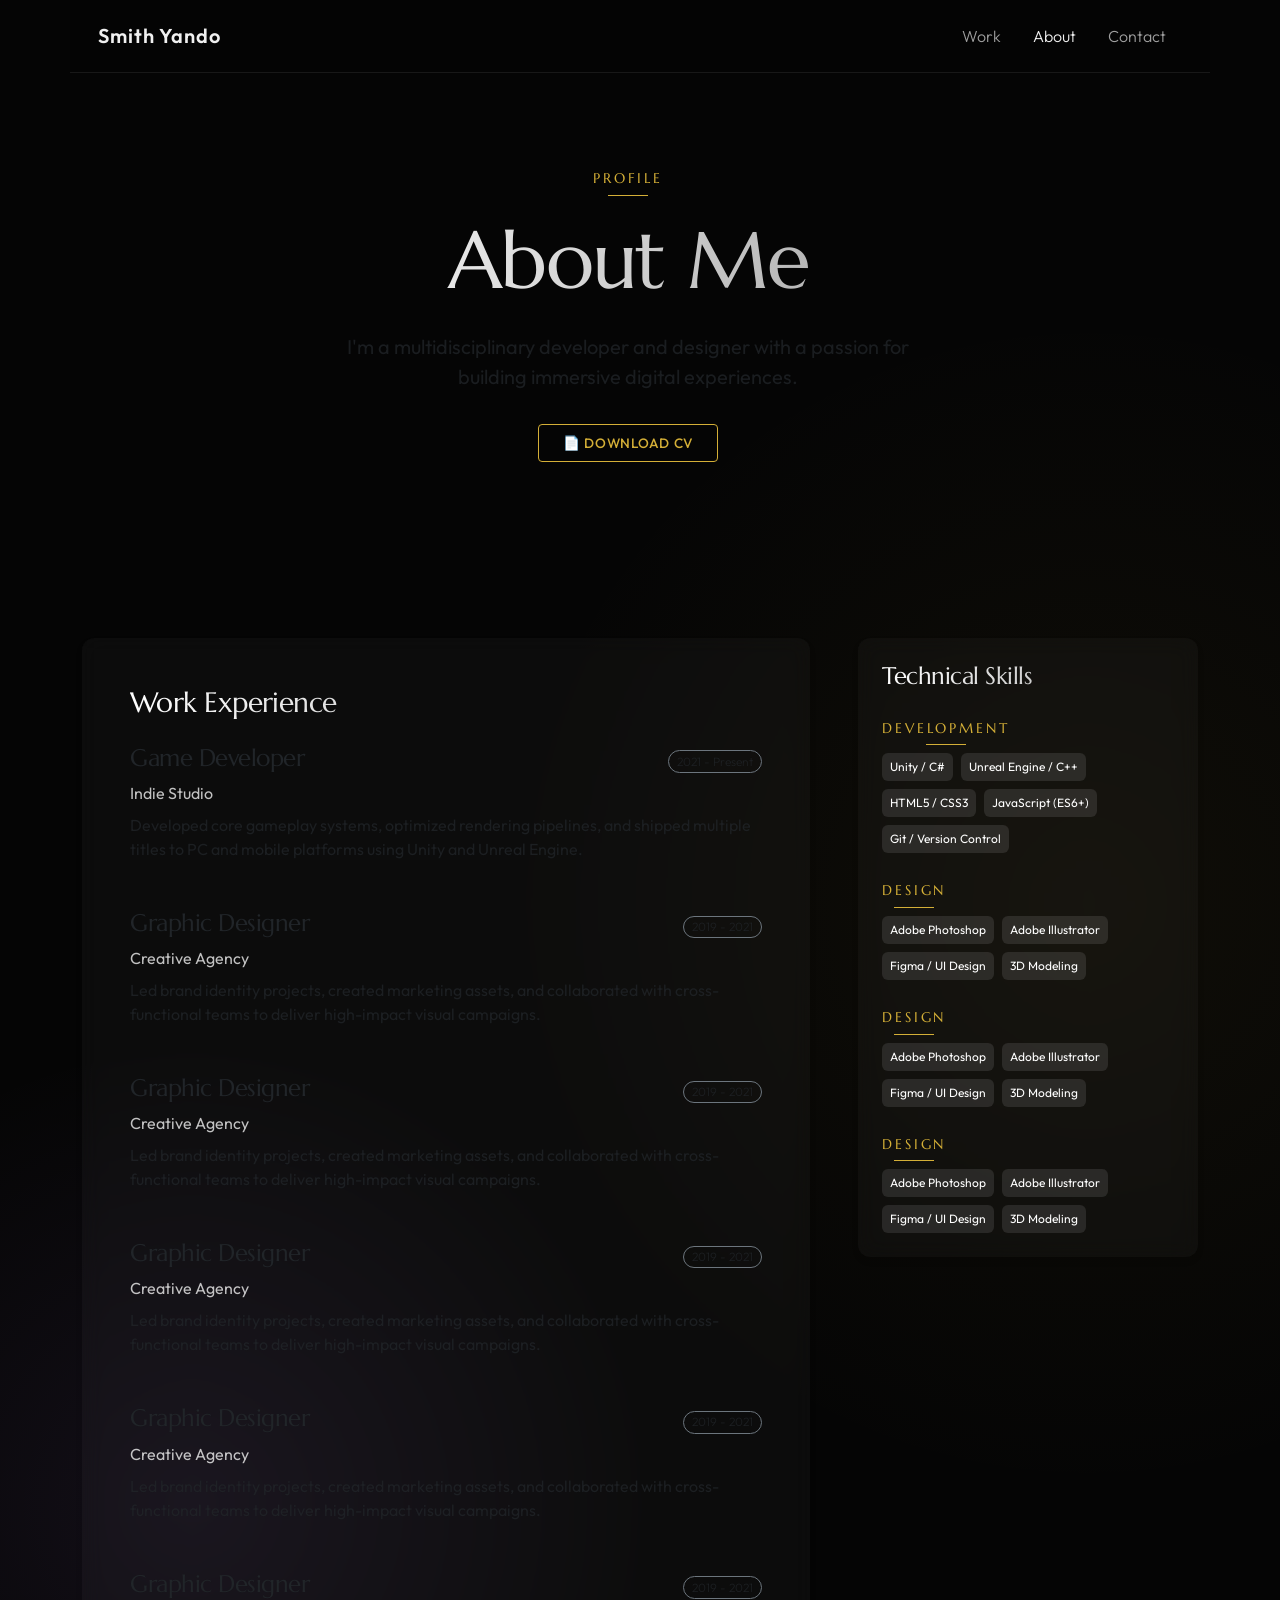
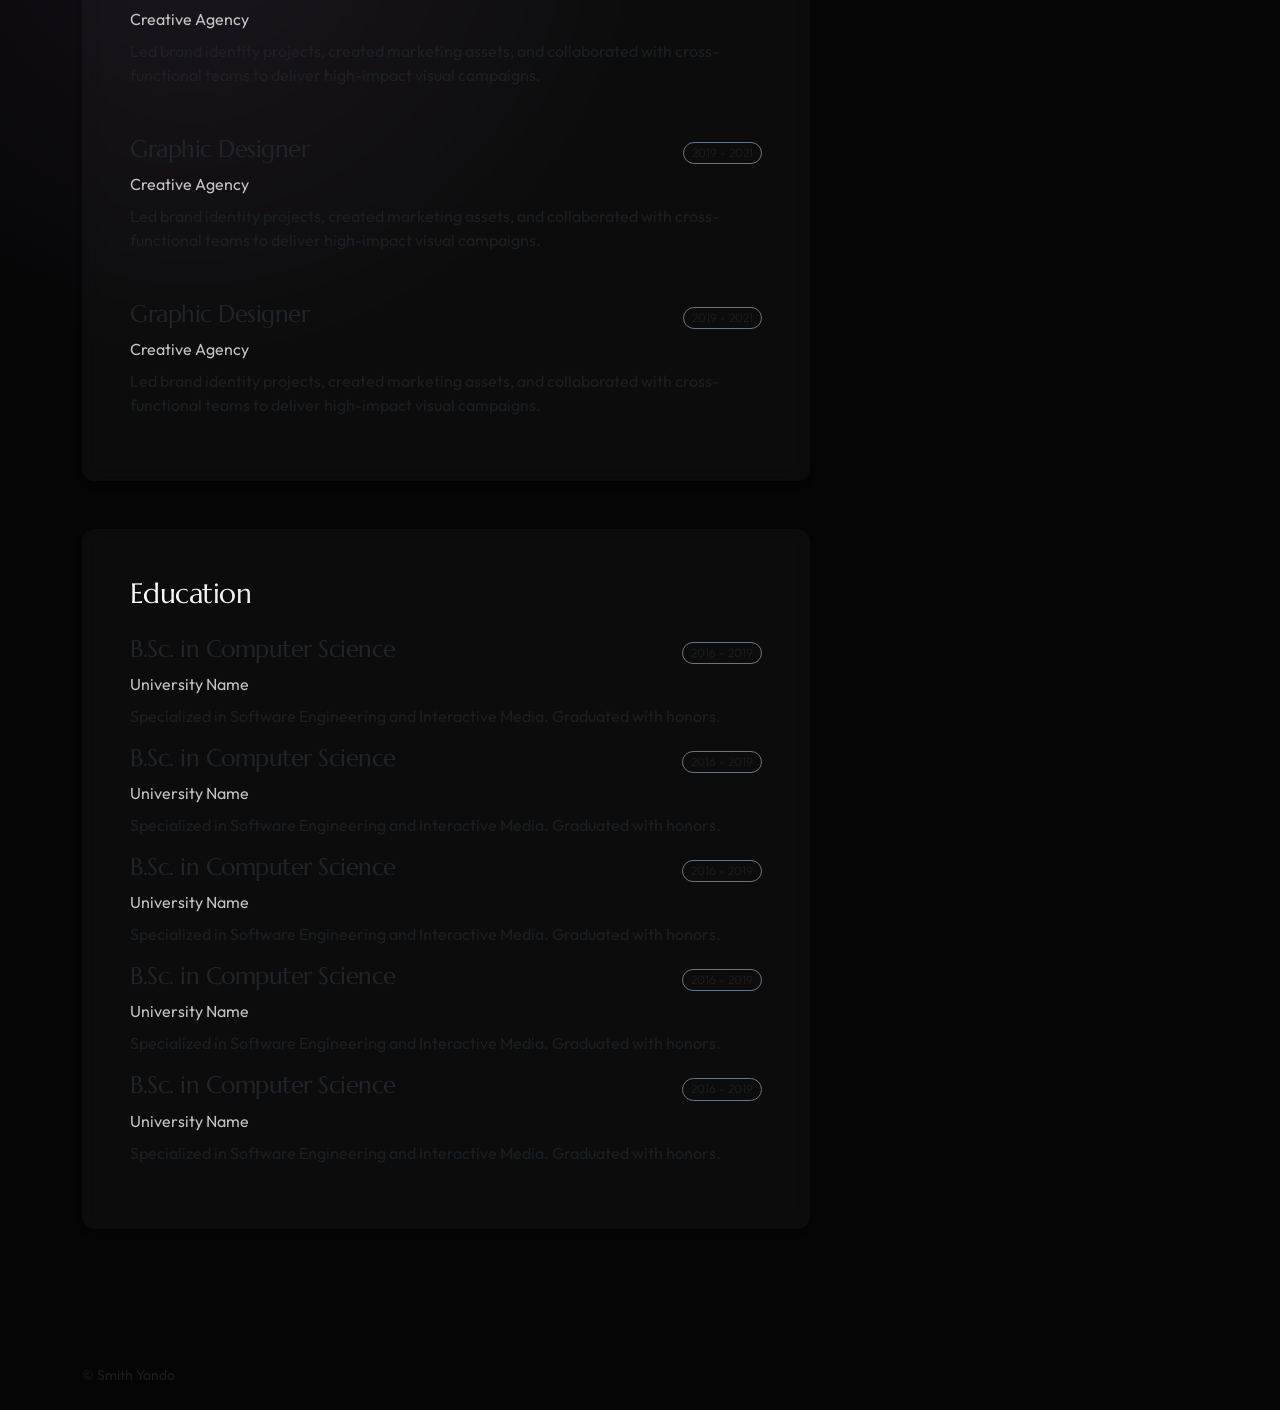
==== about.html @ d6908c98 "clean" ====
<!doctype html>
<html lang="en">
  <head>
    <meta charset="utf-8" />
    <meta name="google-adsense-account" content="ca-pub-9205434282277256" />
    <meta name="viewport" content="width=device-width, initial-scale=1" />
    <title>About - Smith Yando</title>
    <link
      href="https://cdn.jsdelivr.net/npm/bootstrap@5.2.3/dist/css/bootstrap.min.css"
      rel="stylesheet"
      integrity="sha384-rbsA2VBKQhggwzxH7pPCaAqO46MgnOM80zW1RWuH61DGLwZJEdK2Kadq2F9CUG65"
      crossorigin="anonymous"
    />
    <link rel="stylesheet" href="css/style.css" />
    <link rel="preconnect" href="https://fonts.googleapis.com" />
    <link rel="preconnect" href="https://fonts.gstatic.com" crossorigin />
    <link
      href="https://fonts.googleapis.com/css2?family=Marcellus&family=Outfit:wght@300;400;600&display=swap"
      rel="stylesheet"
    />
    <script src="https://cdn.emailjs.com/dist/email.min.js"></script>
    <script>
      (function () {
        emailjs.init("xeY-epzfNYlf7qjqV");
      })();
    </script>
    <script
      async
      src="https://pagead2.googlesyndication.com/pagead/js/adsbygoogle.js?client=ca-pub-9205434282277256"
      crossorigin="anonymous"
    ></script>
  </head>

  <body>
    <div class="container">
      <div class="row">
        <nav id="navbar" class="navbar px-3 mb-1"></nav>
      </div>
    </div>

    <header
      class="container fade-in-up page-title-header"
    >
      <div class="row text-center">
        <div class="col-lg-8 mx-auto">
          <div class="categorytitle">Profile</div>
          <h1 class="display-1 intro-title mb-4">About Me</h1>
          <p class="fs-5 px-md-5 text-muted">
            I'm a multidisciplinary developer and designer with a passion for
            building immersive digital experiences.
          </p>
          <a
            href="files/Smith-Yando-CV.pdf"
            download="Smith-Yando-CV.pdf"
            class="btn button1 px-4 py-2 mt-3"
          >
            📄 Download CV
          </a>
        </div>
      </div>
    </header>

    <div class="container page-content">
      <div class="row g-5">
        <div class="col-lg-8">
          <!-- Experience -->
          <div class="card glass-card p-5 border-0 mb-5">
            <h3 class="intro-title mb-4">Work Experience</h3>
            <div id="experience-list"></div>
          </div>

          <!-- Education -->
          <div class="card glass-card p-5 border-0">
            <h3 class="intro-title mb-4">Education</h3>
            <div id="education-list"></div>
          </div>
        </div>

        <aside class="col-lg-4">
          <div
            class="card glass-card p-4 border-0 position-sticky"
            style="top: 100px"
          >
            <h3 class="h4 intro-title mb-4">Technical Skills</h3>
            <div id="skills-list"></div>
          </div>
        </aside>
      </div>
    </div>

    <footer class="container mt-5 mb-4 text-muted small">
      <div class="row">
        <div class="col">© Smith Yando</div>
      </div>
    </footer>

    <script src="https://code.jquery.com/jquery-3.5.1.slim.min.js"></script>
    <script src="https://cdn.jsdelivr.net/npm/@popperjs/core@2.9.3/dist/umd/popper.min.js"></script>
    <script
      src="https://cdn.jsdelivr.net/npm/bootstrap@5.2.3/dist/js/bootstrap.bundle.min.js"
      integrity="sha384-kenU1KFdBIe4zVF0s0G1M5b4hcpxyD9F7jL+jjXkk+Q2h455rYXK/7HAuoJl+0I4"
      crossorigin="anonymous"
    ></script>
    <script src="js/about-data.js"></script>
    <script src="js/about.js"></script>
    <script src="js/main.js"></script>
  </body>
</html>
---- css/style.css ----
:root {
  --bg-color: #050505;
  --card-bg: rgba(255, 255, 255, 0.03);
  --text-main: #f0f0f0;
  --text-muted: #a0a0a0;
  --accent-gold: #d4af37;
  --accent-purple: #bb86fc;
  --glass-border: rgba(255, 255, 255, 0.08);
  --glass-shadow: 0 8px 32px 0 rgba(0, 0, 0, 0.37);
  --font-heading: "Marcellus", serif;
  --font-body: "Outfit", sans-serif;
  --transition: all 0.3s cubic-bezier(0.25, 0.8, 0.25, 1);
  --space-page-y: 88px;
  --space-page-y-mobile: 56px;
}

body {
  background-color: var(--bg-color);
  color: var(--text-main);
  font-family: var(--font-body);
  overflow-x: hidden;
  background-image:
    radial-gradient(
      circle at 15% 50%,
      rgba(187, 134, 252, 0.08) 0%,
      transparent 25%
    ),
    radial-gradient(
      circle at 85% 30%,
      rgba(212, 175, 55, 0.05) 0%,
      transparent 25%
    );
  min-height: 100vh;
}

/* Typography */
h1,
h2,
h3,
h4,
h5,
.display-1,
.display-4,
.intro-title,
.categorytitle {
  font-family: var(--font-heading);
  letter-spacing: -0.02em;
}

.intro-title {
  color: var(--text-main);
  background: linear-gradient(to right, #fff, #a0a0a0);
  background-clip: text;
  -webkit-background-clip: text;
  -webkit-text-fill-color: transparent;
  font-weight: 400;
}

.categorytitle {
  color: var(--accent-gold);
  text-transform: uppercase;
  font-size: 0.9rem;
  letter-spacing: 0.2em;
  margin-bottom: 1rem;
  display: inline-block;
  position: relative;
}

.categorytitle::after {
  content: "";
  display: block;
  width: 40px;
  height: 1px;
  background: var(--accent-gold);
  margin-top: 5px;
  margin-left: auto;
  margin-right: auto;
}

/* Navbar */
.navbar {
  background: rgba(5, 5, 5, 0.7);
  backdrop-filter: blur(12px);
  -webkit-backdrop-filter: blur(12px);
  border-bottom: 1px solid var(--glass-border);
  position: sticky;
  top: 0;
  z-index: 1000;
  padding: 1rem 0;
  transition: var(--transition);
}

.navbar-brand {
  color: var(--text-main) !important;
  font-weight: 600;
  letter-spacing: 0.05em;
}

.nav-link {
  color: var(--text-muted) !important;
  font-weight: 300;
  transition: var(--transition);
  position: relative;
}

.nav-link:hover,
.nav-link.active {
  color: var(--text-main) !important;
}

.nav-link::after {
  content: "";
  position: absolute;
  bottom: 0;
  left: 50%;
  transform: translateX(-50%);
  width: 0;
  height: 1px;
  background: var(--accent-gold);
  transition: var(--transition);
}

.nav-link:hover::after {
  width: 100%;
}

/* Buttons */
.button1,
.button2 {
  padding: 0.8rem 2rem;
  border-radius: 4px;
  font-weight: 500;
  letter-spacing: 0.05em;
  transition: var(--transition);
  text-transform: uppercase;
  font-size: 0.85rem;
  cursor: pointer;
  font-family: var(--font-body);
}

.button1 {
  background: transparent;
  border: 1px solid var(--accent-gold);
  color: var(--accent-gold);
}

.button1:hover {
  background: var(--accent-gold);
  color: #000;
  box-shadow: 0 0 20px rgba(212, 175, 55, 0.3);
}

.button2 {
  background: transparent;
  border: 1px solid var(--text-muted);
  color: var(--text-muted);
}

.button2:hover {
  border-color: var(--text-main);
  color: var(--text-main);
}

/* Cards & Glassmorphism */
.card {
  background: var(--card-bg);
  border: 1px solid var(--glass-border);
  backdrop-filter: blur(5px);
  border-radius: 12px;
  overflow: hidden;
  transition: var(--transition);
  box-shadow: 0 4px 6px rgba(0, 0, 0, 0.1);
}

.card:hover {
  transform: translateY(-5px);
  box-shadow: var(--glass-shadow);
  border-color: rgba(255, 255, 255, 0.15);
}

.card-img-top {
  height: 220px;
  object-fit: cover;
  transition: transform 0.5s ease;
}

.card:hover .card-img-top {
  transform: scale(1.05);
}

.card-body {
  padding: 1.5rem;
}

.card-title {
  color: var(--text-main);
  margin-bottom: 0.5rem;
  font-size: 1.25rem;
}

.card-text {
  color: var(--text-muted);
  font-size: 0.95rem;
  line-height: 1.6;
  margin-bottom: 1.5rem;
}

.card-footer {
  background: transparent;
  border-top: 1px solid var(--glass-border);
  padding: 1.25rem 1.5rem;
}

/* Form Styles */
.form-control {
  background: rgba(255, 255, 255, 0.03);
  border: 1px solid var(--glass-border);
  color: var(--text-main);
  border-radius: 8px;
  padding: 1rem;
  transition: var(--transition);
  font-family: var(--font-body);
}

.form-control:focus {
  background: rgba(255, 255, 255, 0.05);
  border-color: var(--accent-gold);
  box-shadow: none;
  color: var(--text-main);
}

.form-control::placeholder {
  color: rgba(160, 160, 160, 0.5);
}

.form-group {
  margin-bottom: 1.5rem;
  position: relative;
}

.form-label {
  display: block;
  margin-bottom: 0.5rem;
  color: var(--text-main);
  font-weight: 500;
  font-size: 0.95rem;
}

/* Form Validation States */
.form-control.is-invalid {
  border-color: #ff6b6b;
  background: rgba(255, 107, 107, 0.05);
}

.form-control.is-invalid:focus {
  border-color: #ff6b6b;
  background: rgba(255, 107, 107, 0.08);
  box-shadow: 0 0 15px rgba(255, 107, 107, 0.2);
}

.form-control.is-valid {
  border-color: #51cf66;
  background: rgba(81, 207, 102, 0.05);
}

.form-control.is-valid:focus {
  border-color: #51cf66;
  background: rgba(81, 207, 102, 0.08);
  box-shadow: 0 0 15px rgba(81, 207, 102, 0.2);
}

.form-error {
  color: #ff6b6b;
  font-size: 0.85rem;
  margin-top: 0.4rem;
  display: none;
  animation: slideDown 0.2s ease-out;
}

.form-error.show {
  display: block;
}

@keyframes slideDown {
  from {
    opacity: 0;
    transform: translateY(-8px);
  }
  to {
    opacity: 1;
    transform: translateY(0);
  }
}

.form-success {
  color: #51cf66;
  font-size: 0.85rem;
  margin-top: 0.4rem;
  display: none;
  animation: slideDown 0.2s ease-out;
}

.form-success.show {
  display: block;
}

.character-count {
  font-size: 0.8rem;
  color: var(--text-muted);
  margin-top: 0.3rem;
  text-align: right;
}

.character-count.warning {
  color: #ffa94d;
}

/* Success Feedback Message */
.success-feedback {
  text-align: center;
  padding: 2rem 1.5rem;
  border-radius: 12px;
  background: rgba(81, 207, 102, 0.08);
  border: 1px solid rgba(81, 207, 102, 0.3);
  animation: slideUp 0.5s ease-out;
}

.success-icon {
  font-size: 3rem;
  color: #51cf66;
  margin-bottom: 1rem;
  animation: checkmarkBounce 0.6s cubic-bezier(0.68, -0.55, 0.265, 1.55);
}

.success-title {
  font-family: var(--font-heading);
  color: #51cf66;
  margin-bottom: 0.5rem;
  font-size: 1.5rem;
}

.success-text {
  color: var(--text-main);
  margin-bottom: 0.5rem;
  font-size: 0.95rem;
  line-height: 1.6;
}

.success-details {
  color: var(--text-muted);
  font-size: 0.85rem;
  line-height: 1.5;
  margin-bottom: 0;
}

@keyframes checkmarkBounce {
  0% {
    transform: scale(0);
    opacity: 0;
  }
  50% {
    transform: scale(1.1);
  }
  100% {
    transform: scale(1);
    opacity: 1;
  }
}

@keyframes slideUp {
  from {
    opacity: 0;
    transform: translateY(20px);
  }
  to {
    opacity: 1;
    transform: translateY(0);
  }
}

/* Toast Notifications */
.toast-container {
  position: fixed;
  top: 30px;
  right: 30px;
  z-index: 9999;
  pointer-events: none;
}

.toast {
  display: flex;
  align-items: center;
  gap: 1rem;
  padding: 1rem 1.5rem;
  background: rgba(255, 255, 255, 0.1);
  border: 1px solid var(--glass-border);
  border-radius: 8px;
  margin-bottom: 1rem;
  backdrop-filter: blur(10px);
  animation: slideInRight 0.3s ease-out;
  pointer-events: all;
  min-width: 300px;
  box-shadow: 0 10px 30px rgba(0, 0, 0, 0.3);
}

.toast.success {
  border-color: rgba(81, 207, 102, 0.3);
}

.toast.error {
  border-color: rgba(255, 107, 107, 0.3);
}

.toast-icon {
  font-size: 1.2rem;
  flex-shrink: 0;
}

.toast.success .toast-icon {
  color: #51cf66;
}

.toast.error .toast-icon {
  color: #ff6b6b;
}

.toast-message {
  flex: 1;
  color: var(--text-main);
  font-size: 0.95rem;
}

@keyframes slideInRight {
  from {
    opacity: 0;
    transform: translateX(100px);
  }
  to {
    opacity: 1;
    transform: translateX(0);
  }
}

@keyframes slideOutRight {
  from {
    opacity: 1;
    transform: translateX(0);
  }
  to {
    opacity: 0;
    transform: translateX(100px);
  }
}

.toast.hide {
  animation: slideOutRight 0.3s ease-out forwards;
}

/* Loading Spinner Button */
.btn-loading {
  position: relative;
}

.btn-loading::after {
  content: "";
  position: absolute;
  width: 14px;
  height: 14px;
  margin: auto;
  border: 2px solid transparent;
  border-radius: 50%;
  border-top-color: currentColor;
  animation: spinner 0.8s linear infinite;
  margin-left: 0.5rem;
}

@keyframes spinner {
  to {
    transform: rotate(360deg);
  }
}

.button1:disabled,
.button2:disabled {
  opacity: 0.6;
  cursor: not-allowed;
  pointer-events: none;
}

/* Layout Utilities */
.main {
  padding-top: 100px;
  padding-bottom: 100px;
}

header.main {
  min-height: 90vh;
  display: flex;
  align-items: center;
  padding-top: 0;
  padding-bottom: 0;
  position: relative;
}

/* Animations */
@keyframes fadeInUp {
  from {
    opacity: 0;
    transform: translateY(30px);
  }

  to {
    opacity: 1;
    transform: translateY(0);
  }
}

.fade-in-up {
  animation: fadeInUp 0.8s ease-out forwards;
}

.delay-1 {
  animation-delay: 0.2s;
}

.delay-2 {
  animation-delay: 0.4s;
}

.delay-3 {
  animation-delay: 0.6s;
}

/* Contact Section specific */
#contactme + .intro-title {
  margin-bottom: 2rem;
}

/* Utilities */
.section-padding {
  padding-top: var(--space-page-y);
  padding-bottom: var(--space-page-y);
}

.page-content {
  padding-top: var(--space-page-y);
  padding-bottom: var(--space-page-y);
}

.page-title-header {
  min-height: 40vh;
  padding-top: var(--space-page-y);
  padding-bottom: var(--space-page-y);
  display: flex;
  align-items: flex-start;
}

.page-title-header .row {
  width: 100%;
}

@media (max-width: 768px) {
  .section-padding {
    padding-top: var(--space-page-y-mobile);
    padding-bottom: var(--space-page-y-mobile);
  }

  .page-content {
    padding-top: var(--space-page-y-mobile);
    padding-bottom: var(--space-page-y-mobile);
  }

  .page-title-header {
    padding-top: var(--space-page-y-mobile);
    padding-bottom: var(--space-page-y-mobile);
  }

  .display-1 {
    font-size: 3.5rem;
  }
}

/* Mobile Navbar */
.navbar-toggler {
  display: none;
  background: transparent;
  border: none;
  flex-direction: column;
  gap: 6px;
  cursor: pointer;
  z-index: 1001;
}

.toggler-icon {
  width: 30px;
  height: 2px;
  background-color: var(--text-main);
  transition: var(--transition);
}

@media (max-width: 768px) {
  .navbar-toggler {
    display: flex;
  }

  .nav-menu {
    position: fixed;
    top: 0;
    left: 0;
    width: 100%;
    height: 100vh;
    background: rgba(5, 5, 5, 0.98);
    display: flex;
    justify-content: center;
    align-items: center;
    flex-direction: column;
    transform: translateY(-100%);
    transition: transform 0.4s ease-in-out;
    z-index: 1000;
    backdrop-filter: blur(10px);
  }

  .nav-menu.active {
    transform: translateY(0);
  }

  .nav {
    flex-direction: column;
    text-align: center;
    gap: 2rem;
  }

  .nav-link {
    font-size: 1.5rem;
  }

  /* Fluid Typography & Spacing */
  .display-1 {
    font-size: 2.8rem;
  }

  .section-padding {
    padding-top: var(--space-page-y-mobile);
    padding-bottom: var(--space-page-y-mobile);
  }

  .container {
    padding-left: 20px;
    padding-right: 20px;
  }

  .card-img-top {
    height: 200px;
  }

  /* Responsive Toast Notifications */
  .toast-container {
    top: auto;
    right: auto;
    bottom: 20px;
    left: 20px;
  }

  .toast {
    min-width: auto;
    width: 100%;
  }
}

.no-scroll {
  overflow: hidden;
}

.glass-card {
  background: rgba(255, 255, 255, 0.03);
  border: 1px solid var(--glass-border);
  backdrop-filter: blur(10px);
  -webkit-backdrop-filter: blur(10px);
  transition: var(--transition);
}

.glass-card:hover {
  transform: translateY(-5px);
  background: rgba(255, 255, 255, 0.05);
  border-color: var(--accent-gold);
  box-shadow: 0 10px 30px rgba(0, 0, 0, 0.5);
}

/* Social Buttons */
.social-btn {
  display: inline-block;
  padding: 0.6rem 1.2rem;
  background: rgba(255, 255, 255, 0.05);
  border: 1px solid var(--glass-border);
  color: var(--text-muted);
  text-decoration: none;
  border-radius: 4px;
  transition: var(--transition);
  font-size: 0.9rem;
  letter-spacing: 0.05em;
  text-transform: uppercase;
}

.social-btn:hover {
  background: var(--text-main);
  color: var(--bg-color);
  border-color: var(--text-main);
  transform: translateY(-2px);
}
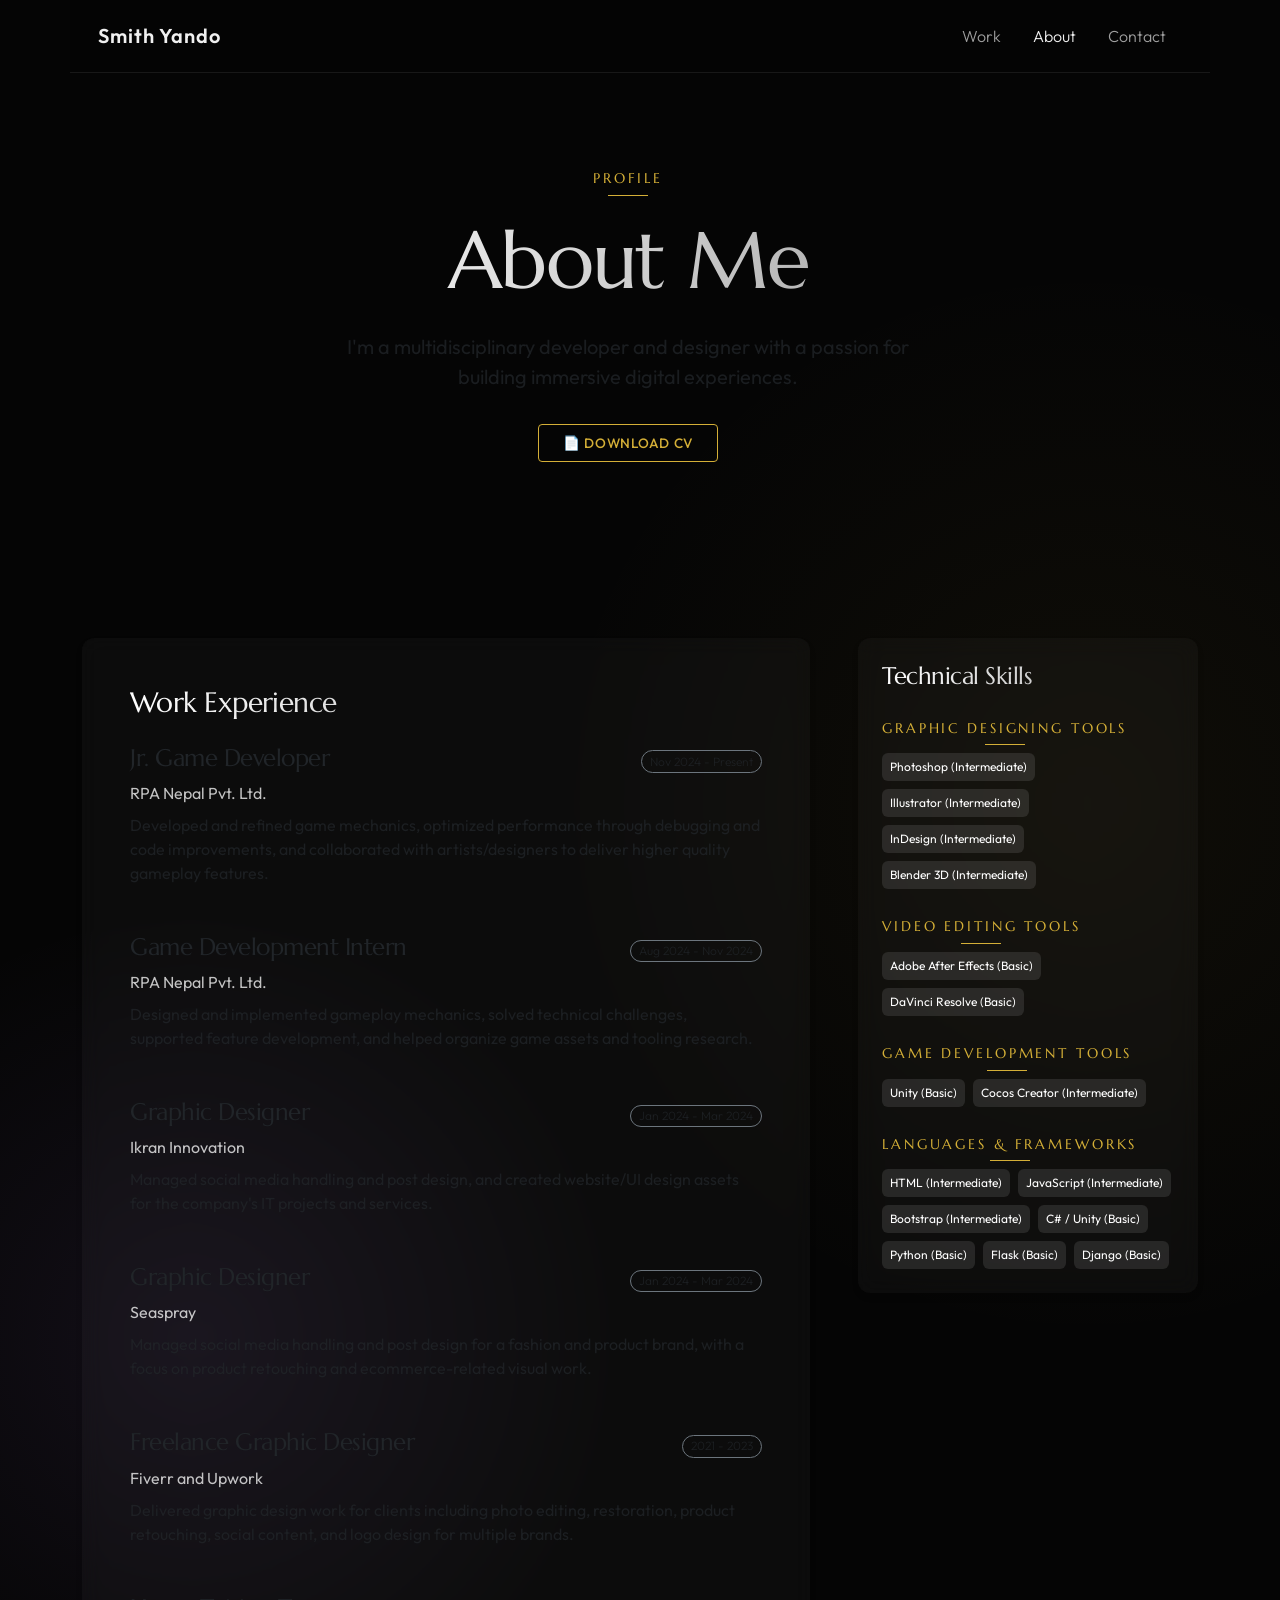
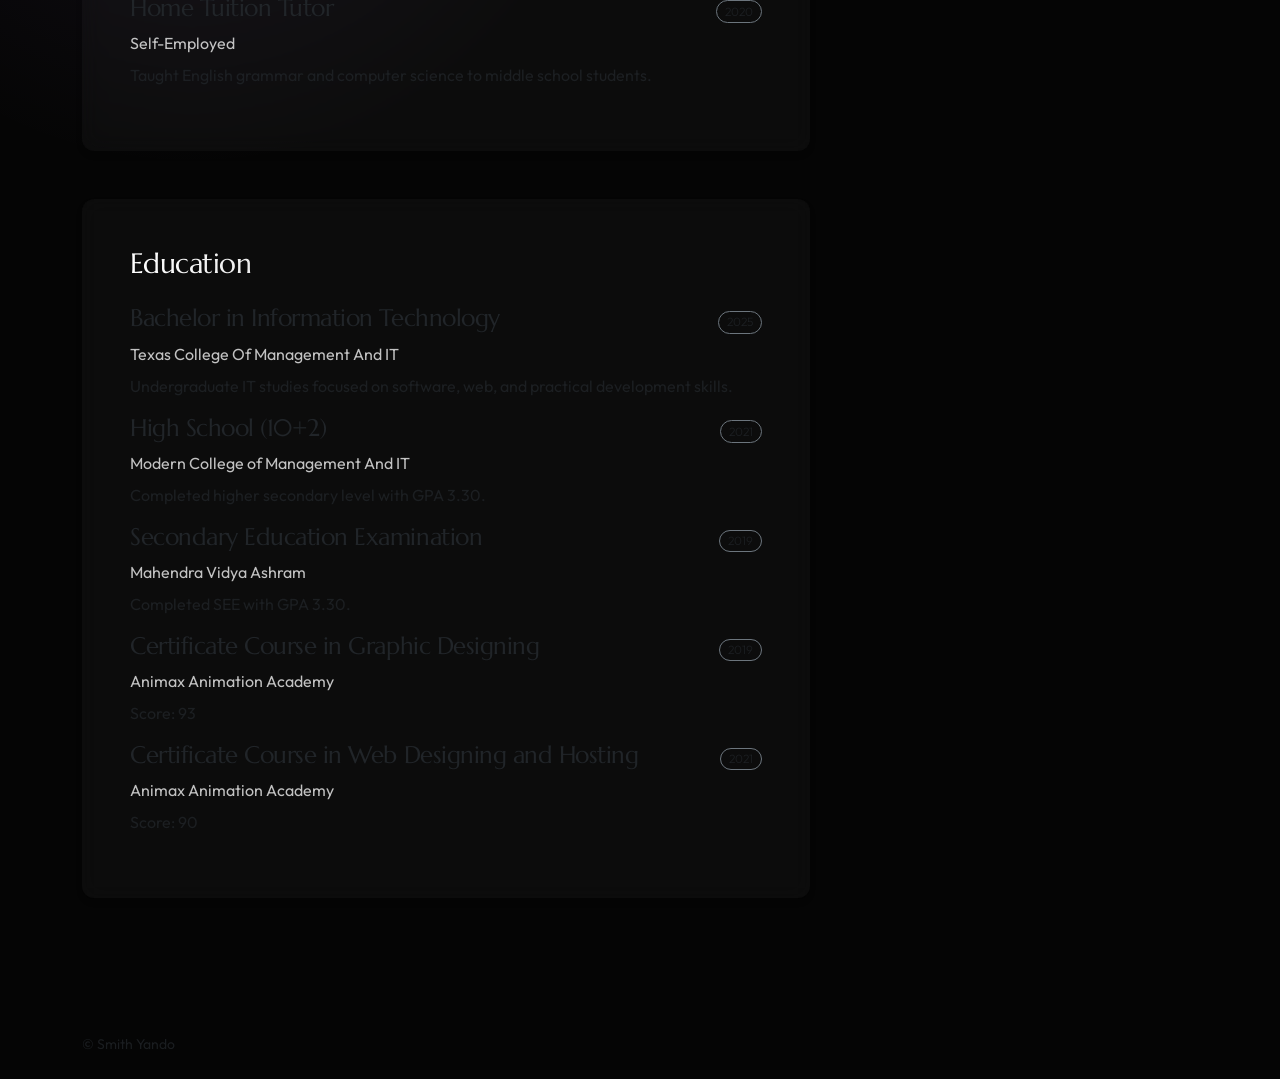
==== commit 5aefcf73: "add: added real cv and data" ====
--- a/about.html
+++ b/about.html
@@ -38,9 +38,7 @@
       </div>
     </div>
 
-    <header
-      class="container fade-in-up page-title-header"
-    >
+    <header class="container fade-in-up page-title-header">
       <div class="row text-center">
         <div class="col-lg-8 mx-auto">
           <div class="categorytitle">Profile</div>
@@ -66,13 +64,46 @@
           <!-- Experience -->
           <div class="card glass-card p-5 border-0 mb-5">
             <h3 class="intro-title mb-4">Work Experience</h3>
-            <div id="experience-list"></div>
+            <div id="experience-list">
+              <div class="mb-5" aria-hidden="true">
+                <div
+                  class="d-flex justify-content-between align-items-baseline mb-3"
+                >
+                  <div class="skeleton skeleton-line md"></div>
+                  <div class="skeleton skeleton-badge"></div>
+                </div>
+                <div class="skeleton skeleton-line sm mb-2"></div>
+                <div class="skeleton skeleton-line lg"></div>
+                <div class="skeleton skeleton-line md"></div>
+              </div>
+              <div aria-hidden="true">
+                <div
+                  class="d-flex justify-content-between align-items-baseline mb-3"
+                >
+                  <div class="skeleton skeleton-line md"></div>
+                  <div class="skeleton skeleton-badge"></div>
+                </div>
+                <div class="skeleton skeleton-line sm mb-2"></div>
+                <div class="skeleton skeleton-line lg"></div>
+                <div class="skeleton skeleton-line md"></div>
+              </div>
+            </div>
           </div>
 
           <!-- Education -->
           <div class="card glass-card p-5 border-0">
             <h3 class="intro-title mb-4">Education</h3>
-            <div id="education-list"></div>
+            <div id="education-list" aria-hidden="true">
+              <div
+                class="d-flex justify-content-between align-items-baseline mb-3"
+              >
+                <div class="skeleton skeleton-line md"></div>
+                <div class="skeleton skeleton-badge"></div>
+              </div>
+              <div class="skeleton skeleton-line sm mb-2"></div>
+              <div class="skeleton skeleton-line lg"></div>
+              <div class="skeleton skeleton-line md"></div>
+            </div>
           </div>
         </div>
 
@@ -82,7 +113,24 @@
             style="top: 100px"
           >
             <h3 class="h4 intro-title mb-4">Technical Skills</h3>
-            <div id="skills-list"></div>
+            <div id="skills-list" aria-hidden="true">
+              <div class="mb-4">
+                <div class="skeleton skeleton-line sm mb-3"></div>
+                <div class="d-flex flex-wrap gap-2">
+                  <div class="skeleton skeleton-badge"></div>
+                  <div class="skeleton skeleton-badge"></div>
+                  <div class="skeleton skeleton-badge"></div>
+                </div>
+              </div>
+              <div>
+                <div class="skeleton skeleton-line sm mb-3"></div>
+                <div class="d-flex flex-wrap gap-2">
+                  <div class="skeleton skeleton-badge"></div>
+                  <div class="skeleton skeleton-badge"></div>
+                  <div class="skeleton skeleton-badge"></div>
+                </div>
+              </div>
+            </div>
           </div>
         </aside>
       </div>
--- a/css/style.css
+++ b/css/style.css
@@ -209,6 +209,88 @@
   background: transparent;
   border-top: 1px solid var(--glass-border);
   padding: 1.25rem 1.5rem;
+}
+
+/* Skeleton Loading */
+.skeleton {
+  position: relative;
+  overflow: hidden;
+  background: rgba(255, 255, 255, 0.06);
+  border-radius: 8px;
+}
+
+.skeleton::after {
+  content: "";
+  position: absolute;
+  inset: 0;
+  transform: translateX(-100%);
+  background: linear-gradient(
+    90deg,
+    rgba(255, 255, 255, 0) 0%,
+    rgba(255, 255, 255, 0.16) 50%,
+    rgba(255, 255, 255, 0) 100%
+  );
+  animation: skeletonShimmer 1.2s infinite;
+}
+
+.skeleton-line {
+  height: 12px;
+  margin-bottom: 10px;
+}
+
+.skeleton-line:last-child {
+  margin-bottom: 0;
+}
+
+.skeleton-line.sm {
+  width: 35%;
+}
+
+.skeleton-line.md {
+  width: 60%;
+}
+
+.skeleton-line.lg {
+  width: 90%;
+}
+
+.skeleton-badge {
+  width: 84px;
+  height: 26px;
+  border-radius: 999px;
+  margin-bottom: 12px;
+}
+
+.skeleton-card {
+  border-radius: 12px;
+  border: 1px solid var(--glass-border);
+  background: var(--card-bg);
+  overflow: hidden;
+}
+
+.skeleton-card-image {
+  height: 220px;
+  border-radius: 0;
+}
+
+.skeleton-card-body {
+  padding: 1.5rem;
+}
+
+.skeleton-card-footer {
+  padding: 0 1.5rem 1.25rem;
+}
+
+.skeleton-btn {
+  width: 100%;
+  height: 42px;
+  border-radius: 6px;
+}
+
+@keyframes skeletonShimmer {
+  100% {
+    transform: translateX(100%);
+  }
 }
 
 /* Form Styles */
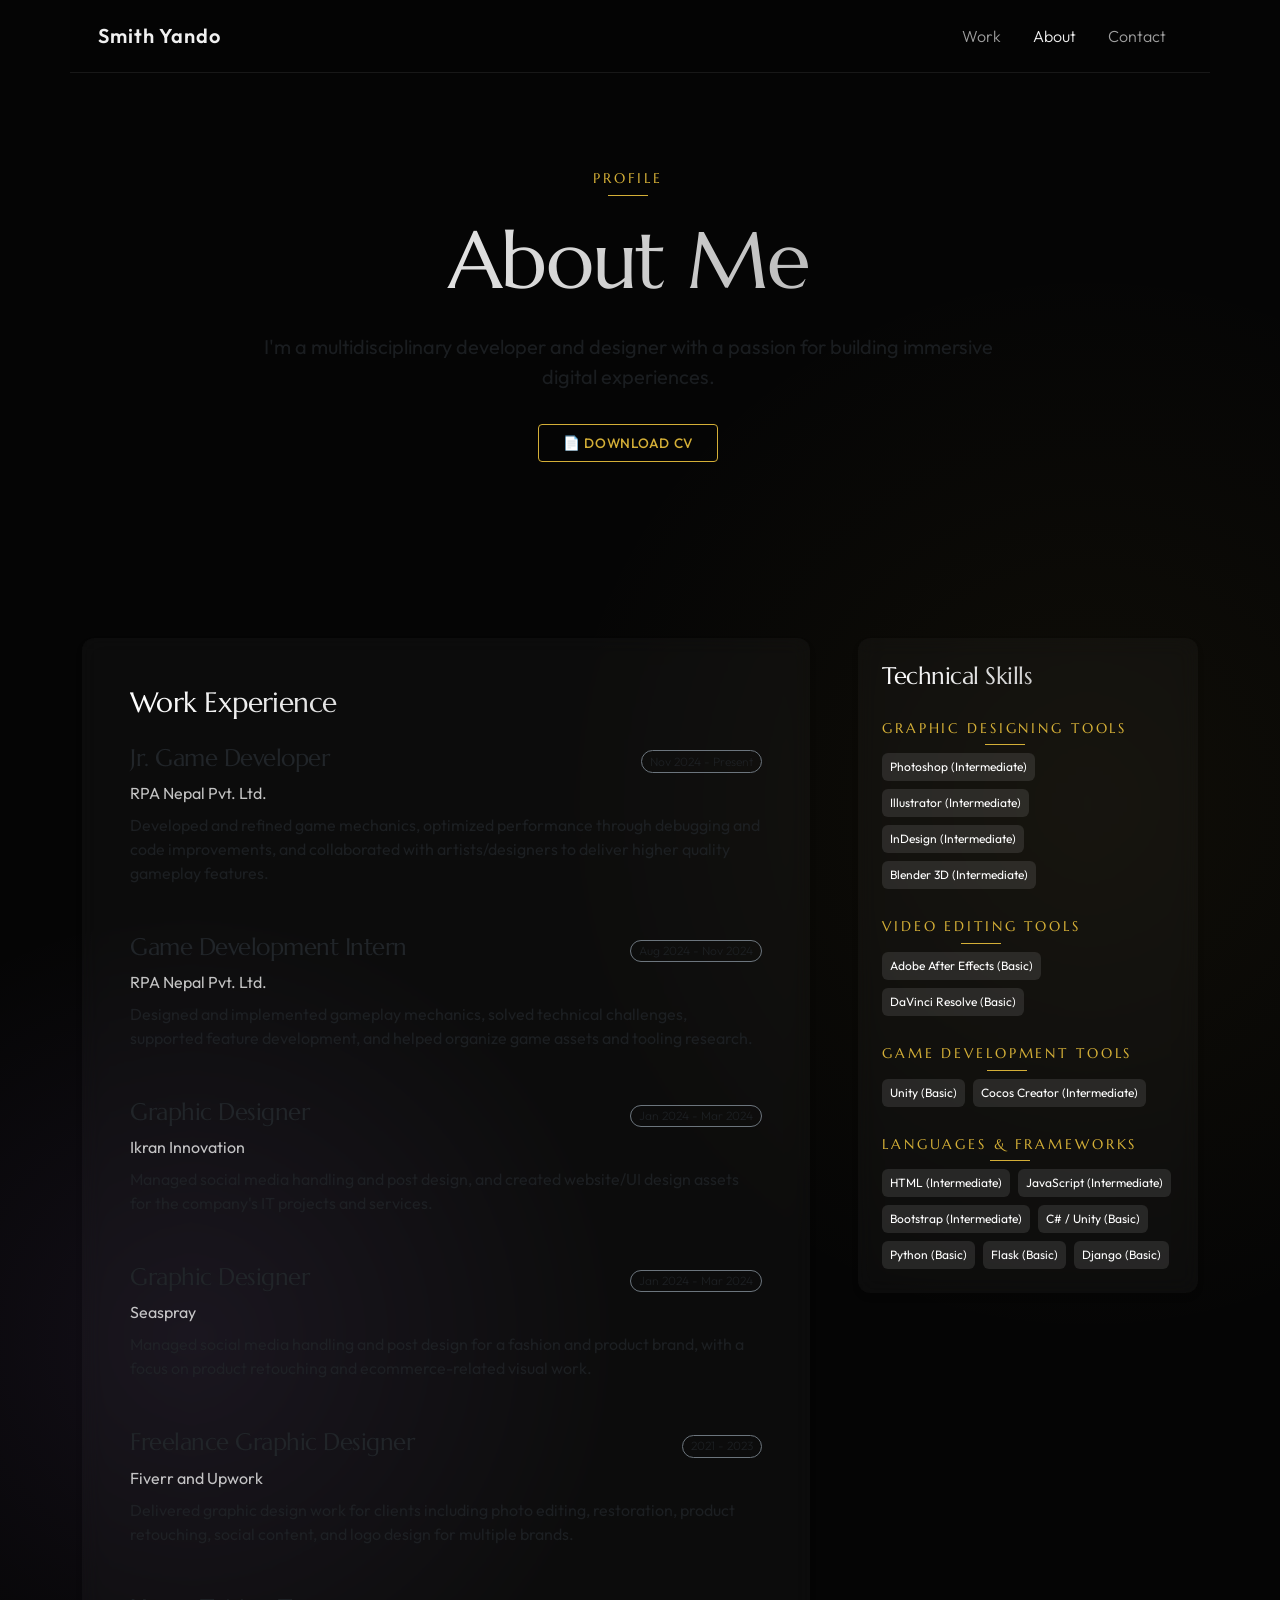
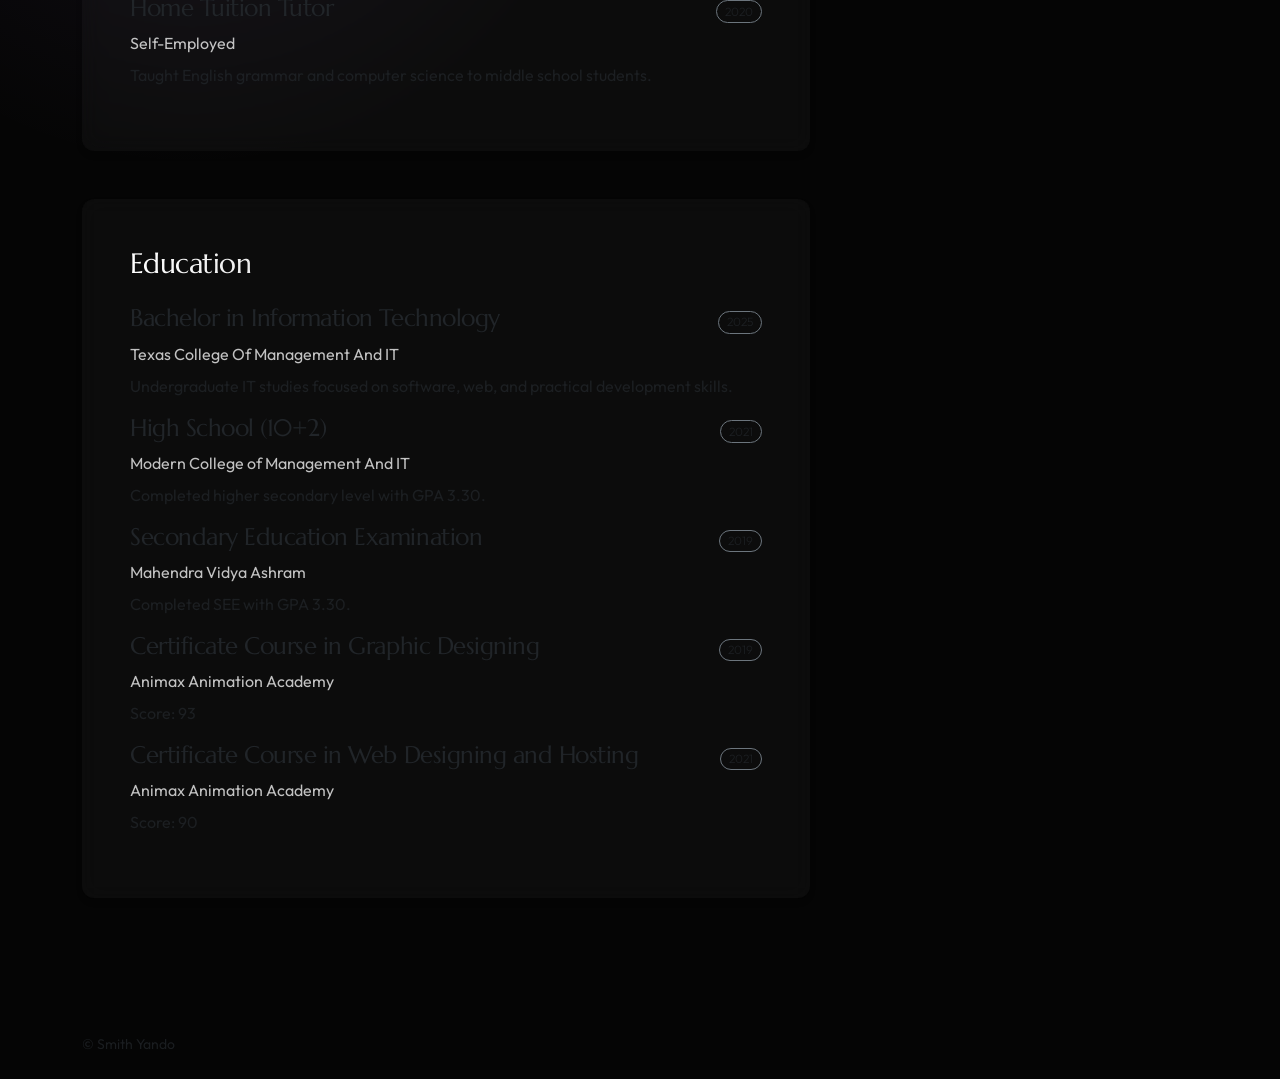
==== commit af57210c: "fix: home landing page" ====
--- a/about.html
+++ b/about.html
@@ -40,10 +40,10 @@
 
     <header class="container fade-in-up page-title-header">
       <div class="row text-center">
-        <div class="col-lg-8 mx-auto">
+        <div class="hero-content mx-auto">
           <div class="categorytitle">Profile</div>
           <h1 class="display-1 intro-title mb-4">About Me</h1>
-          <p class="fs-5 px-md-5 text-muted">
+          <p class="fs-5 hero-lead text-muted">
             I'm a multidisciplinary developer and designer with a passion for
             building immersive digital experiences.
           </p>
--- a/css/style.css
+++ b/css/style.css
@@ -578,10 +578,20 @@
 header.main {
   min-height: 90vh;
   display: flex;
+  justify-content: center;
   align-items: center;
   padding-top: 0;
   padding-bottom: 0;
   position: relative;
+}
+
+header.main > .row {
+  width: 100%;
+}
+
+/* Home hero uses a tighter height to reduce empty vertical space */
+header.main.home-hero {
+  min-height: 68vh;
 }
 
 /* Animations */
@@ -641,6 +651,18 @@
   width: 100%;
 }
 
+.hero-content {
+  width: min(980px, 100%);
+}
+
+.hero-lead {
+  max-width: 760px;
+  margin-left: auto;
+  margin-right: auto;
+  padding-left: 0.75rem;
+  padding-right: 0.75rem;
+}
+
 @media (max-width: 768px) {
   .section-padding {
     padding-top: var(--space-page-y-mobile);
@@ -659,6 +681,20 @@
 
   .display-1 {
     font-size: 3.5rem;
+  }
+
+  .hero-content {
+    width: 100%;
+  }
+
+  .hero-lead {
+    max-width: 100%;
+    padding-left: 0.25rem;
+    padding-right: 0.25rem;
+  }
+
+  header.main.home-hero {
+    min-height: 58vh;
   }
 }
 
@@ -789,3 +825,54 @@
   border-color: var(--text-main);
   transform: translateY(-2px);
 }
+
+/* Index Heading Line Animation */
+.hero-heading-line {
+  padding-top: 1.25rem;
+  width: min(760px, 88vw);
+  margin-top: -4px;
+  margin-bottom: 1.25rem;
+  margin-left: auto;
+  margin-right: calc(50% - 50vw);
+}
+
+.hero-heading-line-svg {
+  width: 100%;
+  height: auto;
+  display: block;
+}
+
+.hero-heading-line-path {
+  stroke-dasharray: 1000;
+  stroke-dashoffset: 1000;
+  animation: drawHeadingLine 2s ease-out forwards;
+}
+
+@media (min-width: 1600px) {
+  .container {
+    max-width: 1520px;
+  }
+}
+
+@keyframes drawHeadingLine {
+  to {
+    stroke-dashoffset: 0;
+  }
+}
+
+@media (max-width: 768px) {
+  .hero-heading-line {
+    width: min(520px, 92vw);
+    margin-top: -2px;
+    margin-bottom: 1rem;
+    margin-left: auto;
+    margin-right: calc(50% - 50vw);
+  }
+}
+
+@media (prefers-reduced-motion: reduce) {
+  .hero-heading-line-path {
+    animation: none !important;
+    stroke-dashoffset: 0;
+  }
+}
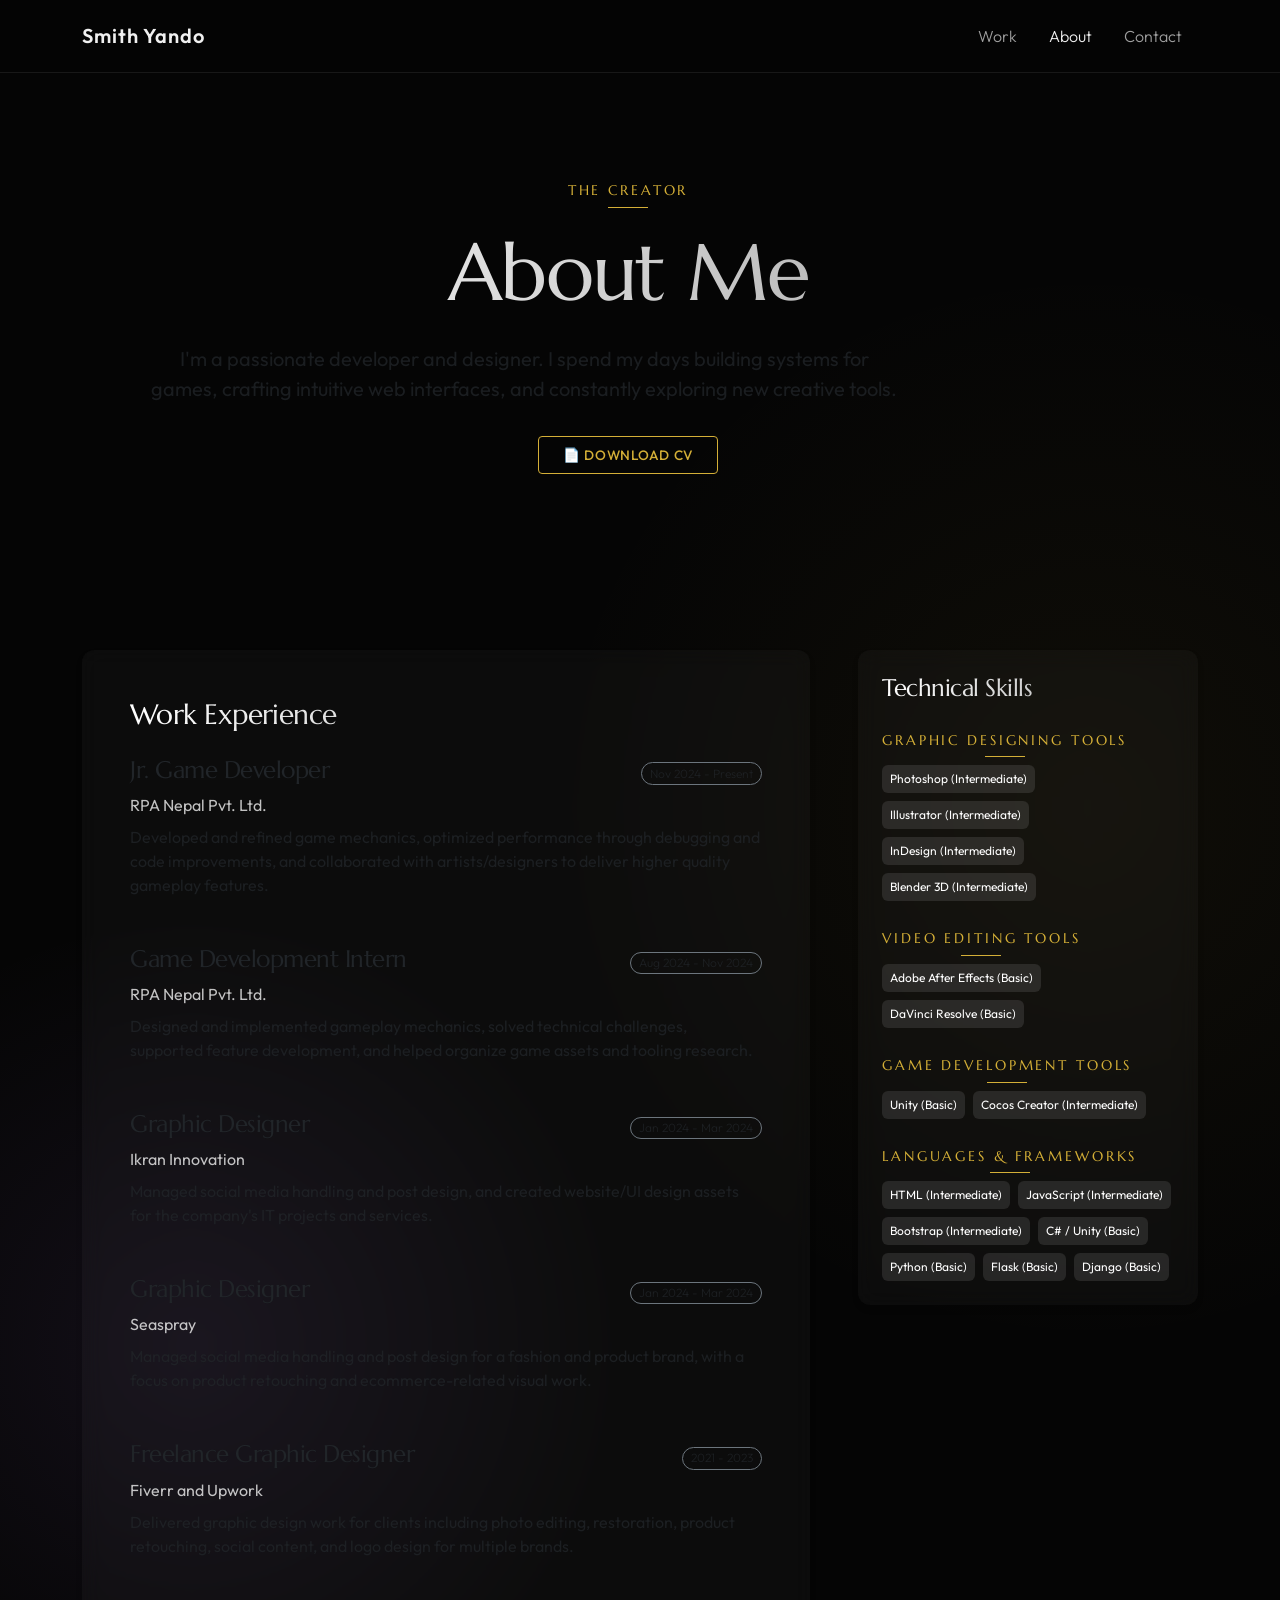
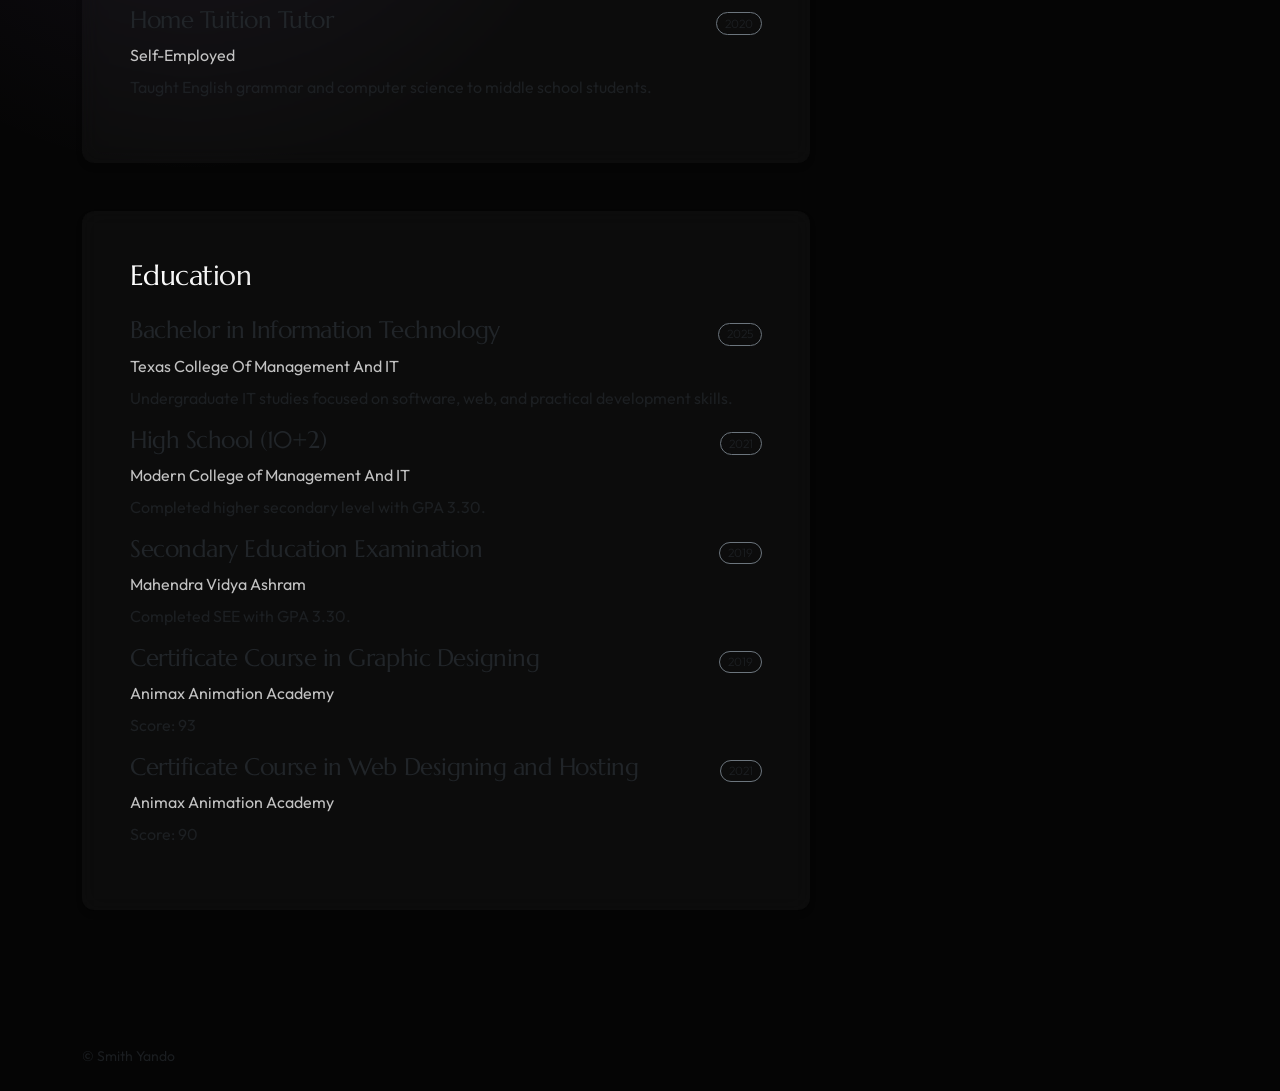
==== commit 31a49f0b: "fix: resolve nested container alignment inconsistencies across pages and typography adjustments" ====
--- a/about.html
+++ b/about.html
@@ -32,20 +32,15 @@
   </head>
 
   <body>
-    <div class="container">
-      <div class="row">
-        <nav id="navbar" class="navbar px-3 mb-1"></nav>
-      </div>
-    </div>
+    <nav id="navbar" class="navbar mb-3"></nav>
 
     <header class="container fade-in-up page-title-header">
       <div class="row text-center">
         <div class="hero-content mx-auto">
-          <div class="categorytitle">Profile</div>
+          <div class="categorytitle">The Creator</div>
           <h1 class="display-1 intro-title mb-4">About Me</h1>
           <p class="fs-5 hero-lead text-muted">
-            I'm a multidisciplinary developer and designer with a passion for
-            building immersive digital experiences.
+            I'm a passionate developer and designer. I spend my days building systems for games, crafting intuitive web interfaces, and constantly exploring new creative tools.
           </p>
           <a
             href="files/Smith-Yando-CV.pdf"
--- a/css/style.css
+++ b/css/style.css
@@ -47,6 +47,22 @@
   letter-spacing: -0.02em;
 }
 
+.profile-img-placeholder {
+  width: 250px;
+  height: 250px;
+  border-radius: 50%;
+  background: linear-gradient(135deg, var(--card-bg), rgba(212, 175, 55, 0.1));
+  border: 2px solid var(--glass-border);
+  box-shadow: 0 0 40px rgba(187, 134, 252, 0.2), inset 0 0 20px rgba(0, 0, 0, 0.5);
+  display: flex;
+  align-items: center;
+  justify-content: center;
+  font-family: var(--font-heading);
+  font-size: 4rem;
+  color: var(--text-muted);
+  backdrop-filter: blur(10px);
+}
+
 .intro-title {
   color: var(--text-main);
   background: linear-gradient(to right, #fff, #a0a0a0);
@@ -54,6 +70,11 @@
   -webkit-background-clip: text;
   -webkit-text-fill-color: transparent;
   font-weight: 400;
+}
+
+.hero-lead {
+  margin-left: 0 !important;
+  padding-left: 0 !important;
 }
 
 .categorytitle {
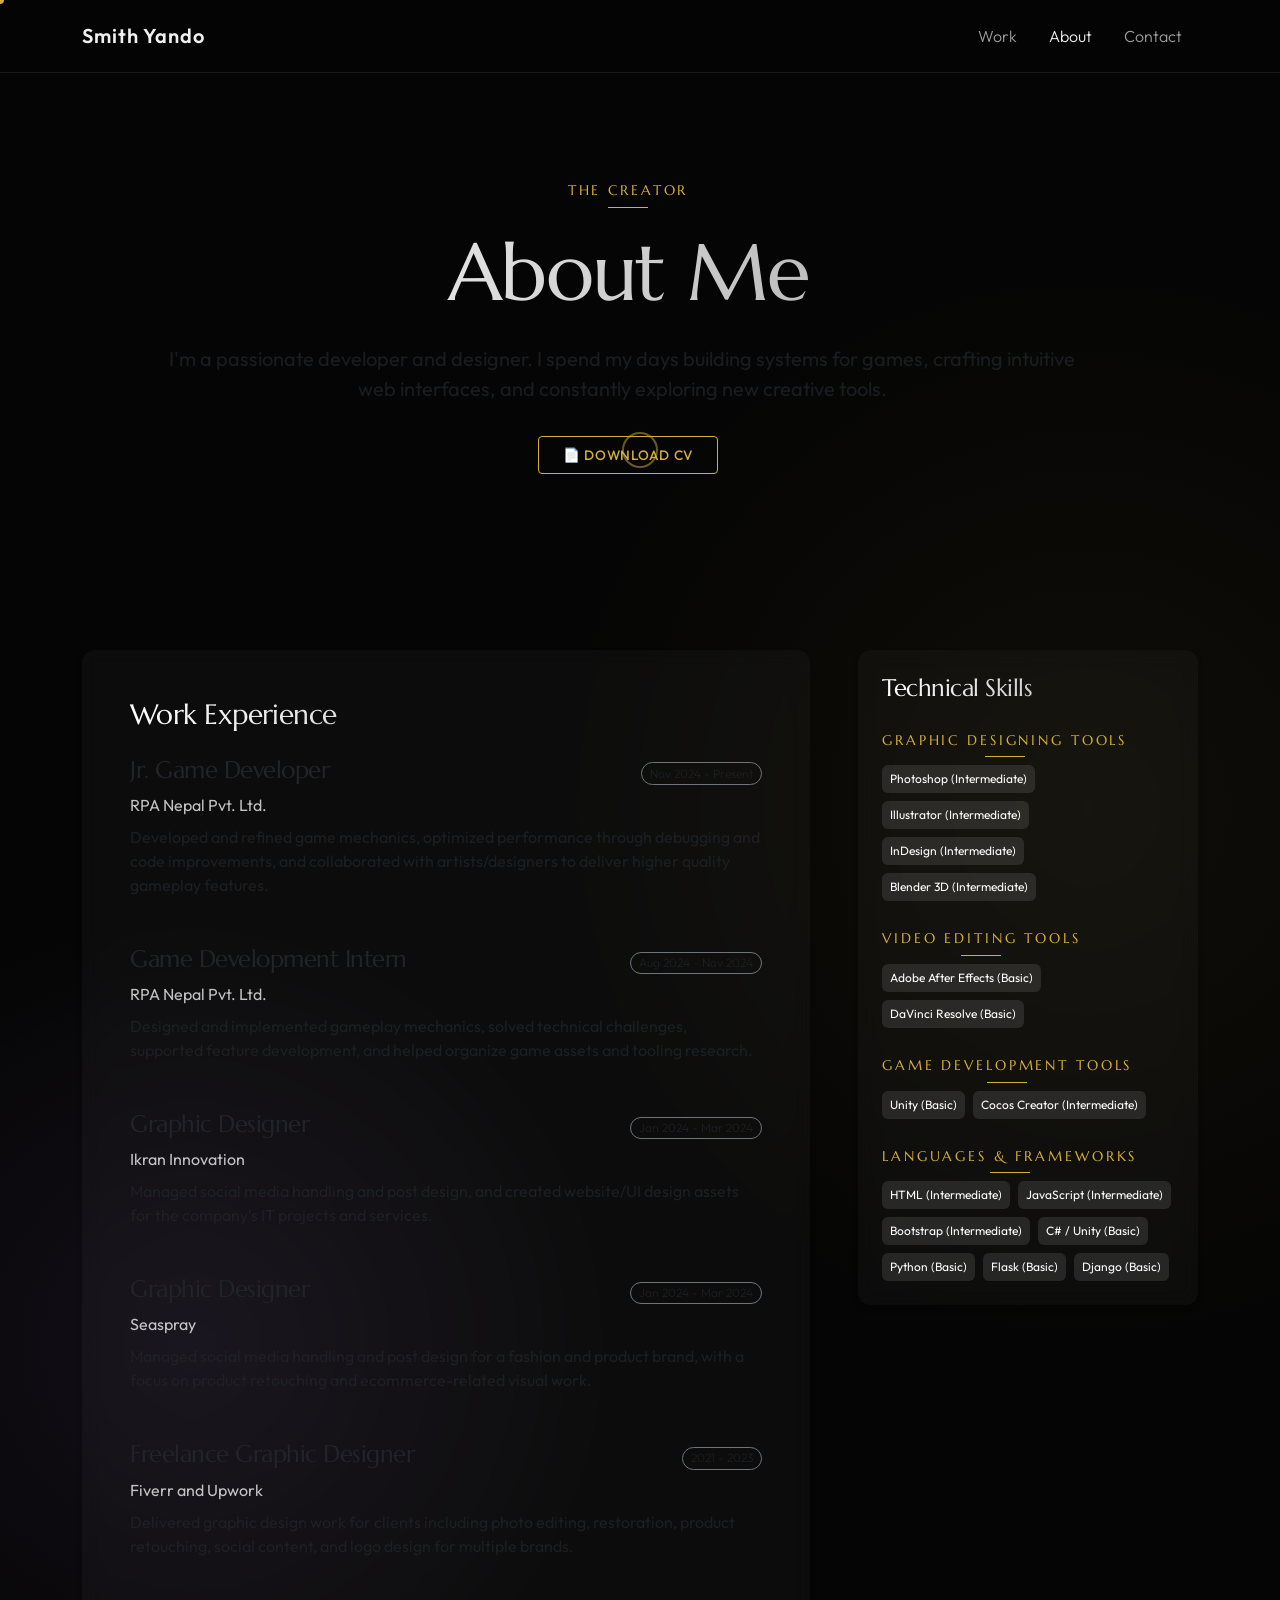
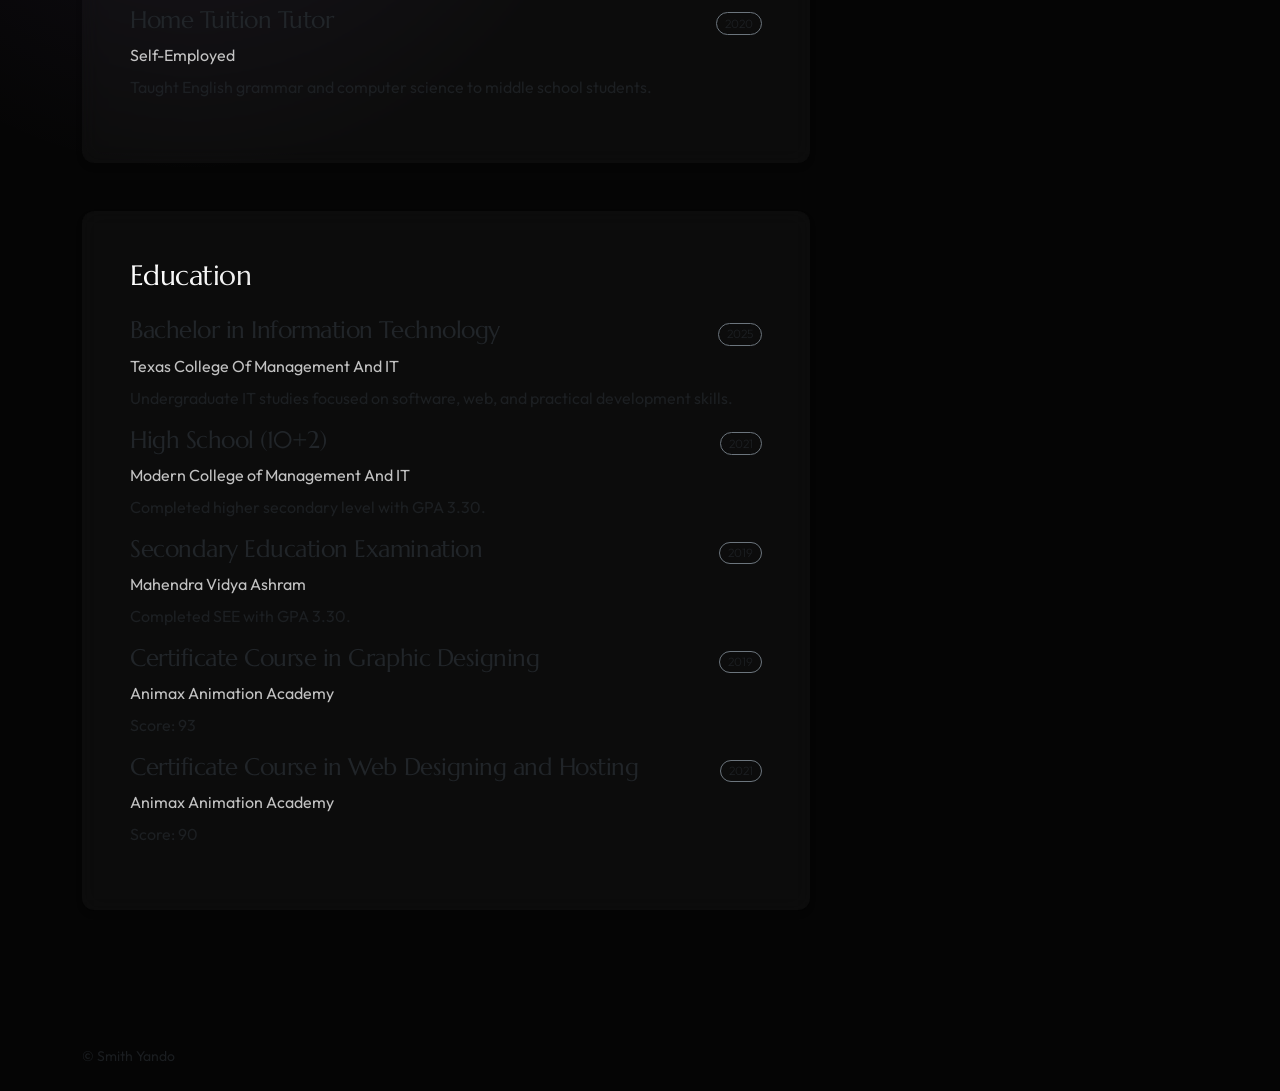
==== commit 14216823: "cursor change and loading" ====
--- a/about.html
+++ b/about.html
@@ -18,11 +18,11 @@
       href="https://fonts.googleapis.com/css2?family=Marcellus&family=Outfit:wght@300;400;600&display=swap"
       rel="stylesheet"
     />
-    <script src="https://cdn.emailjs.com/dist/email.min.js"></script>
+    <script defer src="https://cdn.emailjs.com/dist/email.min.js"></script>
     <script>
-      (function () {
+      window.addEventListener('load', function () {
         emailjs.init("xeY-epzfNYlf7qjqV");
-      })();
+      });
     </script>
     <script
       async
@@ -137,15 +137,14 @@
       </div>
     </footer>
 
-    <script src="https://code.jquery.com/jquery-3.5.1.slim.min.js"></script>
-    <script src="https://cdn.jsdelivr.net/npm/@popperjs/core@2.9.3/dist/umd/popper.min.js"></script>
-    <script
+    <script defer src="https://cdn.jsdelivr.net/npm/@popperjs/core@2.9.3/dist/umd/popper.min.js"></script>
+    <script defer
       src="https://cdn.jsdelivr.net/npm/bootstrap@5.2.3/dist/js/bootstrap.bundle.min.js"
       integrity="sha384-kenU1KFdBIe4zVF0s0G1M5b4hcpxyD9F7jL+jjXkk+Q2h455rYXK/7HAuoJl+0I4"
       crossorigin="anonymous"
     ></script>
-    <script src="js/about-data.js"></script>
-    <script src="js/about.js"></script>
-    <script src="js/main.js"></script>
+    <script defer src="js/about-data.js"></script>
+    <script defer src="js/about.js"></script>
+    <script defer src="js/main.js"></script>
   </body>
 </html>
--- a/css/style.css
+++ b/css/style.css
@@ -677,7 +677,6 @@
 }
 
 .hero-lead {
-  max-width: 760px;
   margin-left: auto;
   margin-right: auto;
   padding-left: 0.75rem;
@@ -897,3 +896,66 @@
     stroke-dashoffset: 0;
   }
 }
+
+/* Custom Interactive Cursor
+-------------------------------------------------- */
+body {
+  cursor: none; /* Hide default cursor */
+}
+
+a, button, input, textarea, select, .card, .glass-card {
+  cursor: none; /* Hide default cursor on interactive */
+}
+
+.custom-cursor-dot {
+  position: fixed;
+  top: 0;
+  left: 0;
+  width: 8px;
+  height: 8px;
+  background-color: var(--accent-gold);
+  border-radius: 50%;
+  pointer-events: none;
+  z-index: 9999;
+  transform: translate(-50%, -50%);
+  transition: width 0.2s, height 0.2s, background-color 0.2s;
+}
+
+.custom-cursor-ring {
+  position: fixed;
+  top: 0;
+  left: 0;
+  width: 36px;
+  height: 36px;
+  border: 2px solid rgba(212, 175, 55, 0.5); /* Semi-transparent gold */
+  border-radius: 50%;
+  pointer-events: none;
+  z-index: 9998;
+  transform: translate(-50%, -50%);
+  transition: width 0.3s, height 0.3s, border-color 0.3s, background-color 0.3s;
+}
+
+/* Hover State */
+.custom-cursor-dot.hover {
+  width: 0px;
+  height: 0px;
+  opacity: 0;
+}
+
+.custom-cursor-ring.hover {
+  width: 60px;
+  height: 60px;
+  background-color: rgba(212, 175, 55, 0.1);
+  border-color: var(--accent-gold);
+  backdrop-filter: blur(2px);
+}
+
+/* Hide custom cursor completely on touch devices (revert to normal) */
+@media (hover: none) and (pointer: coarse) {
+  body, a, button, input, textarea, select, .card, .glass-card {
+    cursor: auto !important;
+  }
+  .custom-cursor-dot, .custom-cursor-ring {
+    display: none !important;
+  }
+}
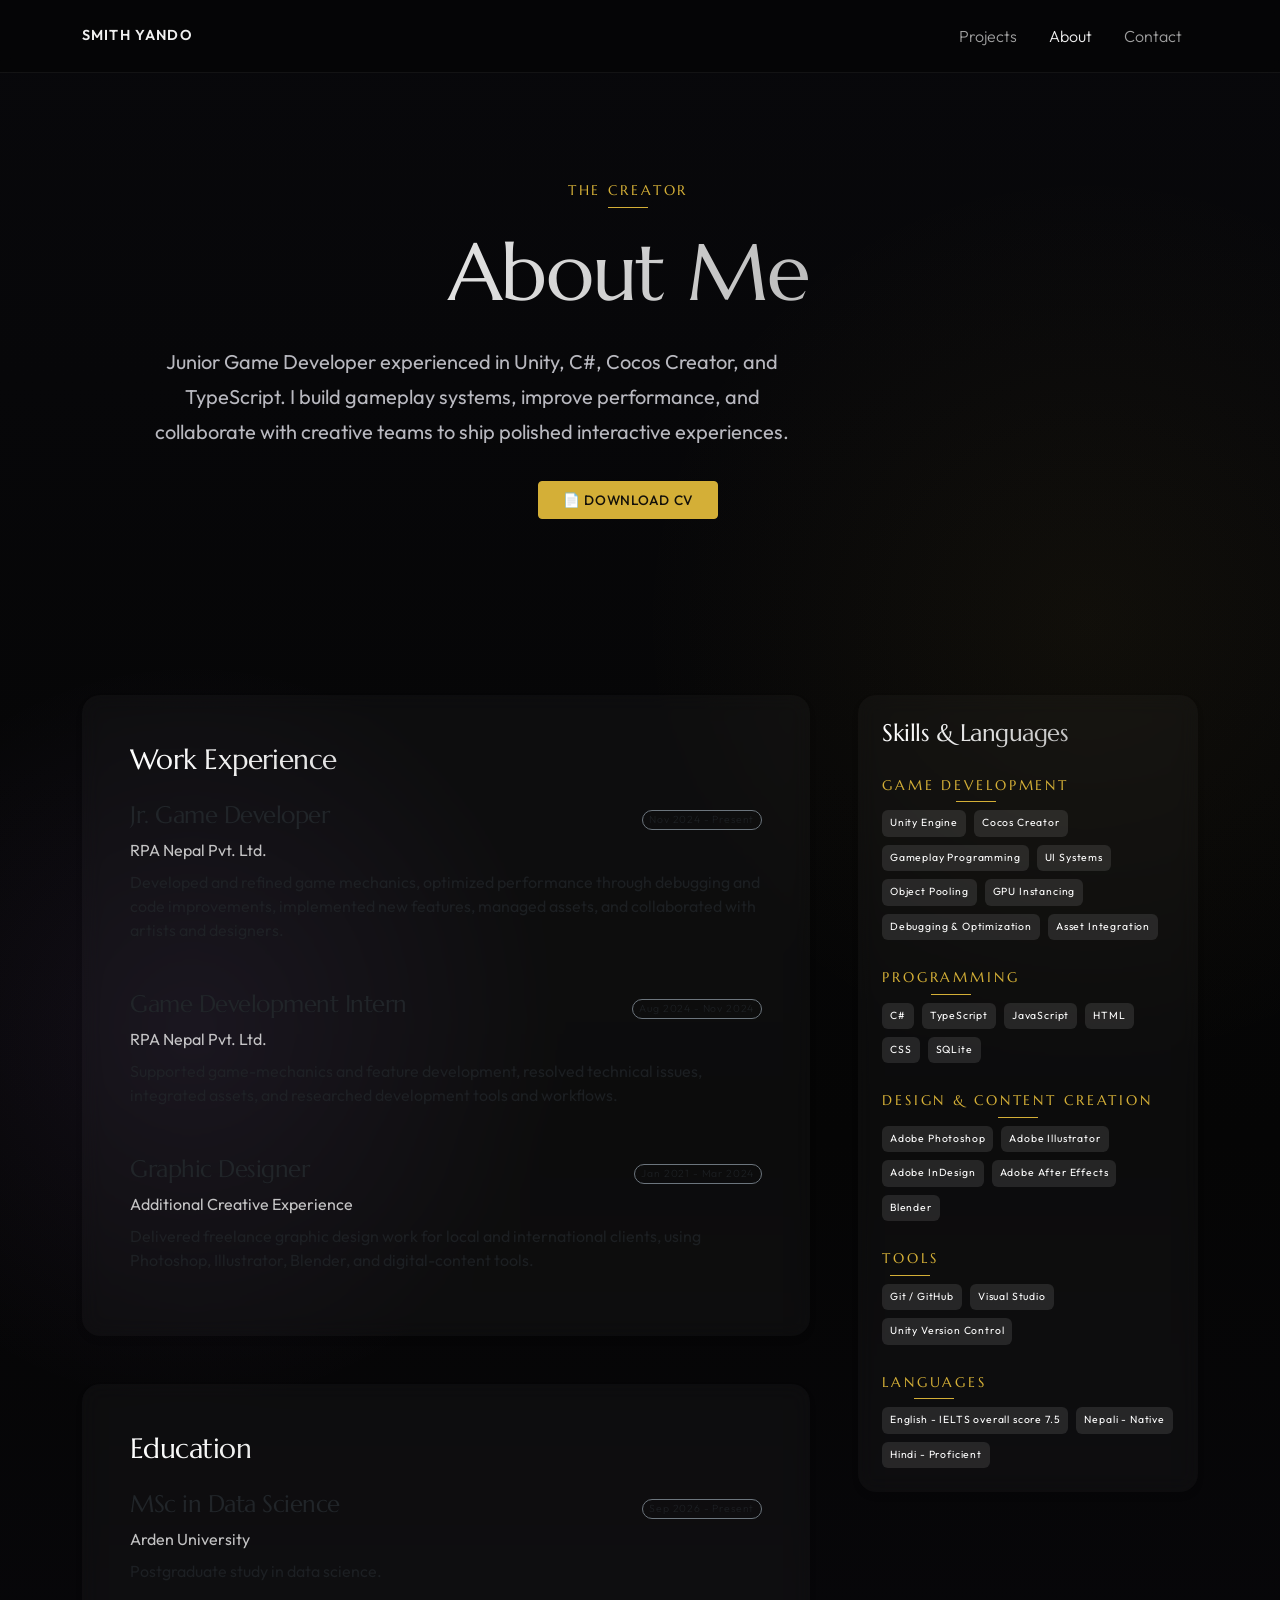
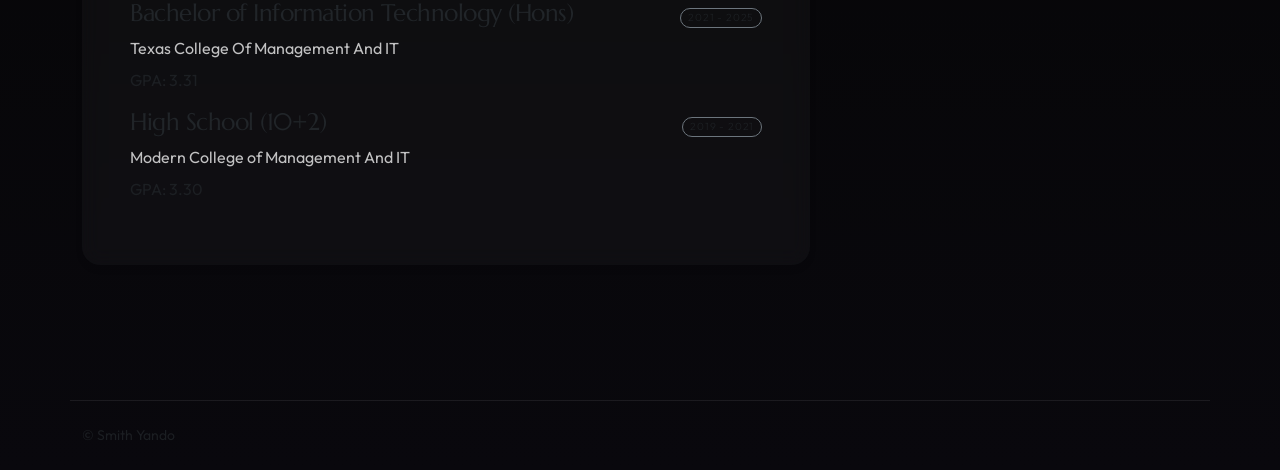
==== commit 360218cd: "updated on website info" ====
--- a/about.html
+++ b/about.html
@@ -18,12 +18,6 @@
       href="https://fonts.googleapis.com/css2?family=Marcellus&family=Outfit:wght@300;400;600&display=swap"
       rel="stylesheet"
     />
-    <script defer src="https://cdn.emailjs.com/dist/email.min.js"></script>
-    <script>
-      window.addEventListener('load', function () {
-        emailjs.init("xeY-epzfNYlf7qjqV");
-      });
-    </script>
     <script
       async
       src="https://pagead2.googlesyndication.com/pagead/js/adsbygoogle.js?client=ca-pub-9205434282277256"
@@ -40,7 +34,7 @@
           <div class="categorytitle">The Creator</div>
           <h1 class="display-1 intro-title mb-4">About Me</h1>
           <p class="fs-5 hero-lead text-muted">
-            I'm a passionate developer and designer. I spend my days building systems for games, crafting intuitive web interfaces, and constantly exploring new creative tools.
+            Junior Game Developer experienced in Unity, C#, Cocos Creator, and TypeScript. I build gameplay systems, improve performance, and collaborate with creative teams to ship polished interactive experiences.
           </p>
           <a
             href="files/Smith-Yando-CV.pdf"
@@ -107,7 +101,7 @@
             class="card glass-card p-4 border-0 position-sticky"
             style="top: 100px"
           >
-            <h3 class="h4 intro-title mb-4">Technical Skills</h3>
+            <h3 class="h4 intro-title mb-4">Skills &amp; Languages</h3>
             <div id="skills-list" aria-hidden="true">
               <div class="mb-4">
                 <div class="skeleton skeleton-line sm mb-3"></div>
@@ -137,7 +131,6 @@
       </div>
     </footer>
 
-    <script defer src="https://cdn.jsdelivr.net/npm/@popperjs/core@2.9.3/dist/umd/popper.min.js"></script>
     <script defer
       src="https://cdn.jsdelivr.net/npm/bootstrap@5.2.3/dist/js/bootstrap.bundle.min.js"
       integrity="sha384-kenU1KFdBIe4zVF0s0G1M5b4hcpxyD9F7jL+jjXkk+Q2h455rYXK/7HAuoJl+0I4"
--- a/css/style.css
+++ b/css/style.css
@@ -12,6 +12,8 @@
   --transition: all 0.3s cubic-bezier(0.25, 0.8, 0.25, 1);
   --space-page-y: 88px;
   --space-page-y-mobile: 56px;
+  --accent-cyan: #75e6da;
+  --surface-strong: rgba(20, 20, 26, 0.9);
 }
 
 body {
@@ -29,7 +31,8 @@
       circle at 85% 30%,
       rgba(212, 175, 55, 0.05) 0%,
       transparent 25%
-    );
+    ),
+    linear-gradient(180deg, #08080b 0%, #050505 55%, #09080d 100%);
   min-height: 100vh;
 }
 
@@ -103,7 +106,7 @@
   background: rgba(5, 5, 5, 0.7);
   backdrop-filter: blur(12px);
   -webkit-backdrop-filter: blur(12px);
-  border-bottom: 1px solid var(--glass-border);
+  border-bottom: 1px solid rgba(255, 255, 255, 0.06);
   position: sticky;
   top: 0;
   z-index: 1000;
@@ -114,7 +117,9 @@
 .navbar-brand {
   color: var(--text-main) !important;
   font-weight: 600;
-  letter-spacing: 0.05em;
+  letter-spacing: 0.08em;
+  font-size: 0.9rem;
+  text-transform: uppercase;
 }
 
 .nav-link {
@@ -160,26 +165,77 @@
 }
 
 .button1 {
-  background: transparent;
+  background: var(--accent-gold);
   border: 1px solid var(--accent-gold);
-  color: var(--accent-gold);
+  color: #13100a;
 }
 
 .button1:hover {
-  background: var(--accent-gold);
+  background: #f0cf61;
+  border-color: #f0cf61;
   color: #000;
-  box-shadow: 0 0 20px rgba(212, 175, 55, 0.3);
+  box-shadow: 0 0 28px rgba(212, 175, 55, 0.28);
 }
 
 .button2 {
-  background: transparent;
-  border: 1px solid var(--text-muted);
-  color: var(--text-muted);
+  background: rgba(255, 255, 255, 0.035);
+  border: 1px solid rgba(255, 255, 255, 0.18);
+  color: var(--text-main);
 }
 
 .button2:hover {
   border-color: var(--text-main);
   color: var(--text-main);
+}
+
+/* Microinteraction: subtle game-like feel on hover and clicks */
+:root {
+  --accent-glow: rgba(212, 175, 55, 0.18);
+}
+
+/* Buttons get a snappier lift and glow */
+.button1, .button2 {
+  transition: transform 160ms cubic-bezier(0.2, 0.9, 0.2, 1), box-shadow 180ms ease, background-color 160ms ease;
+}
+
+.button1:hover, .button2:hover {
+  transform: translateY(-4px) scale(1.02);
+  box-shadow: 0 12px 30px var(--accent-glow);
+}
+
+.button1.pressed, .button2.pressed,
+.nav-link.pressed{
+  transform: translateY(1px) scale(0.985) !important;
+  box-shadow: none !important;
+  transition: transform 80ms ease-out;
+}
+
+/* Cards: slightly deeper lift and 3D tilt on hover */
+.card {
+  transform-origin: center bottom;
+  transition: transform 220ms cubic-bezier(0.2, 0.9, 0.2, 1), box-shadow 220ms ease;
+  will-change: transform;
+}
+
+.card:hover, .glass-card:hover {
+  transform: perspective(800px) translateY(-10px) rotateX(2deg);
+  box-shadow: 0 18px 50px rgba(0,0,0,0.45), var(--glass-shadow);
+}
+
+/* Nav links: quick press feedback */
+.nav-link {
+  transition: transform 120ms ease, color 120ms ease;
+}
+
+.nav-link:active, .nav-link.pressed {
+  transform: translateY(2px) scale(0.985);
+  color: var(--text-main) !important;
+}
+
+/* Focus-visible improvements for keyboard users */
+:where(a, button, input):focus-visible {
+  outline: 2px solid rgba(212,175,55,0.14);
+  outline-offset: 3px;
 }
 
 /* Cards & Glassmorphism */
@@ -187,7 +243,7 @@
   background: var(--card-bg);
   border: 1px solid var(--glass-border);
   backdrop-filter: blur(5px);
-  border-radius: 12px;
+  border-radius: 18px;
   overflow: hidden;
   transition: var(--transition);
   box-shadow: 0 4px 6px rgba(0, 0, 0, 0.1);
@@ -698,7 +754,23 @@
     padding-top: var(--space-page-y-mobile);
     padding-bottom: var(--space-page-y-mobile);
   }
-
+  .display-1 {
+    font-size: 3.5rem;
+  }
+
+  .hero-content {
+    width: 100%;
+  }
+
+  .hero-lead {
+    max-width: 100%;
+    padding-left: 0.25rem;
+    padding-right: 0.25rem;
+  }
+
+  header.main.home-hero {
+    min-height: 58vh;
+  }
   .display-1 {
     font-size: 3.5rem;
   }
@@ -817,6 +889,137 @@
   transition: var(--transition);
 }
 
+/* Portfolio refresh */
+.home-hero {
+  position: relative;
+  isolation: isolate;
+}
+
+.home-hero::before {
+  content: "";
+  position: absolute;
+  z-index: -1;
+  width: 540px;
+  height: 540px;
+  right: -110px;
+  top: 50%;
+  transform: translateY(-50%);
+  border-radius: 50%;
+  border: 1px solid rgba(212, 175, 55, 0.2);
+  background: radial-gradient(circle, rgba(212, 175, 55, 0.13), transparent 62%);
+}
+
+.hero-eyebrow { margin-bottom: 1.4rem; }
+
+.hero-lead {
+  max-width: 41rem;
+  color: #b8b8bf !important;
+  line-height: 1.75;
+}
+
+.hero-monogram {
+  width: min(310px, 74vw);
+  aspect-ratio: 1;
+  position: relative;
+  display: grid;
+  place-items: center;
+  border: 1px solid rgba(212, 175, 55, 0.38);
+  border-radius: 50%;
+  background:
+    linear-gradient(135deg, rgba(212, 175, 55, 0.18), rgba(117, 230, 218, 0.05)),
+    rgba(255, 255, 255, 0.025);
+  box-shadow: 0 0 0 14px rgba(255, 255, 255, 0.018), 0 30px 90px rgba(0, 0, 0, 0.55);
+}
+
+.hero-monogram::before,
+.hero-monogram::after {
+  content: "";
+  position: absolute;
+  border-radius: 50%;
+  border: 1px solid rgba(255, 255, 255, 0.1);
+}
+
+.hero-monogram::before { inset: 20px; }
+.hero-monogram::after { inset: 43px; border-color: rgba(117, 230, 218, 0.18); }
+
+.hero-monogram-initials {
+  font-family: var(--font-heading);
+  font-size: clamp(4.5rem, 11vw, 7.5rem);
+  line-height: 1;
+  background: linear-gradient(135deg, #fff8d6, var(--accent-gold));
+  -webkit-background-clip: text;
+  background-clip: text;
+  color: transparent;
+}
+
+.hero-monogram-label {
+  position: absolute;
+  bottom: 45px;
+  text-align: center;
+  color: var(--text-muted);
+  font-size: 0.68rem;
+  line-height: 1.45;
+  letter-spacing: 0.16em;
+  text-transform: uppercase;
+}
+
+.focus-card { min-height: 220px; justify-content: center; }
+.focus-card .display-4 { filter: drop-shadow(0 8px 18px rgba(212, 175, 55, 0.26)); }
+
+.project-visual {
+  height: 220px;
+  position: relative;
+  overflow: hidden;
+  display: flex;
+  align-items: flex-end;
+  justify-content: space-between;
+  padding: 1.25rem 1.5rem;
+  isolation: isolate;
+}
+
+.project-visual::before,
+.project-visual::after {
+  content: "";
+  position: absolute;
+  z-index: -1;
+  border-radius: 50%;
+}
+
+.project-visual::before { width: 270px; height: 270px; right: -62px; top: -108px; border: 1px solid rgba(255,255,255,.32); }
+.project-visual::after { width: 180px; height: 180px; left: -68px; bottom: -110px; background: rgba(255,255,255,.08); }
+.project-visual--game { background: linear-gradient(135deg, #1b1633, #5b387d 60%, #d4af37); }
+.project-visual--graphic { background: linear-gradient(135deg, #0c3138, #14716e 55%, #75e6da); }
+
+.project-visual-number {
+  font-family: var(--font-heading);
+  font-size: 3.8rem;
+  line-height: 1;
+  color: rgba(255, 255, 255, 0.92);
+}
+
+.project-visual-type {
+  color: rgba(255, 255, 255, 0.8);
+  font-size: 0.72rem;
+  font-weight: 600;
+  letter-spacing: .12em;
+  text-transform: uppercase;
+  writing-mode: vertical-rl;
+}
+
+.card-body { padding: 1.65rem; }
+.card-footer { padding: 0 1.65rem 1.65rem; border-top: 0; }
+.card-title { font-size: 1.35rem; }
+.badge { letter-spacing: .08em; font-size: .65rem; }
+
+footer { border-top: 1px solid rgba(255, 255, 255, 0.08); padding-top: 1.5rem; }
+
+@media (max-width: 768px) {
+  .home-hero::before { width: 360px; height: 360px; right: -170px; top: 23%; }
+  .hero-monogram { width: min(250px, 70vw); }
+  .hero-monogram-label { bottom: 32px; }
+  .focus-card { min-height: 190px; }
+}
+
 .glass-card:hover {
   transform: translateY(-5px);
   background: rgba(255, 255, 255, 0.05);
@@ -899,63 +1102,4 @@
 
 /* Custom Interactive Cursor
 -------------------------------------------------- */
-body {
-  cursor: none; /* Hide default cursor */
-}
-
-a, button, input, textarea, select, .card, .glass-card {
-  cursor: none; /* Hide default cursor on interactive */
-}
-
-.custom-cursor-dot {
-  position: fixed;
-  top: 0;
-  left: 0;
-  width: 8px;
-  height: 8px;
-  background-color: var(--accent-gold);
-  border-radius: 50%;
-  pointer-events: none;
-  z-index: 9999;
-  transform: translate(-50%, -50%);
-  transition: width 0.2s, height 0.2s, background-color 0.2s;
-}
-
-.custom-cursor-ring {
-  position: fixed;
-  top: 0;
-  left: 0;
-  width: 36px;
-  height: 36px;
-  border: 2px solid rgba(212, 175, 55, 0.5); /* Semi-transparent gold */
-  border-radius: 50%;
-  pointer-events: none;
-  z-index: 9998;
-  transform: translate(-50%, -50%);
-  transition: width 0.3s, height 0.3s, border-color 0.3s, background-color 0.3s;
-}
-
-/* Hover State */
-.custom-cursor-dot.hover {
-  width: 0px;
-  height: 0px;
-  opacity: 0;
-}
-
-.custom-cursor-ring.hover {
-  width: 60px;
-  height: 60px;
-  background-color: rgba(212, 175, 55, 0.1);
-  border-color: var(--accent-gold);
-  backdrop-filter: blur(2px);
-}
-
-/* Hide custom cursor completely on touch devices (revert to normal) */
-@media (hover: none) and (pointer: coarse) {
-  body, a, button, input, textarea, select, .card, .glass-card {
-    cursor: auto !important;
-  }
-  .custom-cursor-dot, .custom-cursor-ring {
-    display: none !important;
-  }
-}
+/* custom cursor removed - native cursors are used */
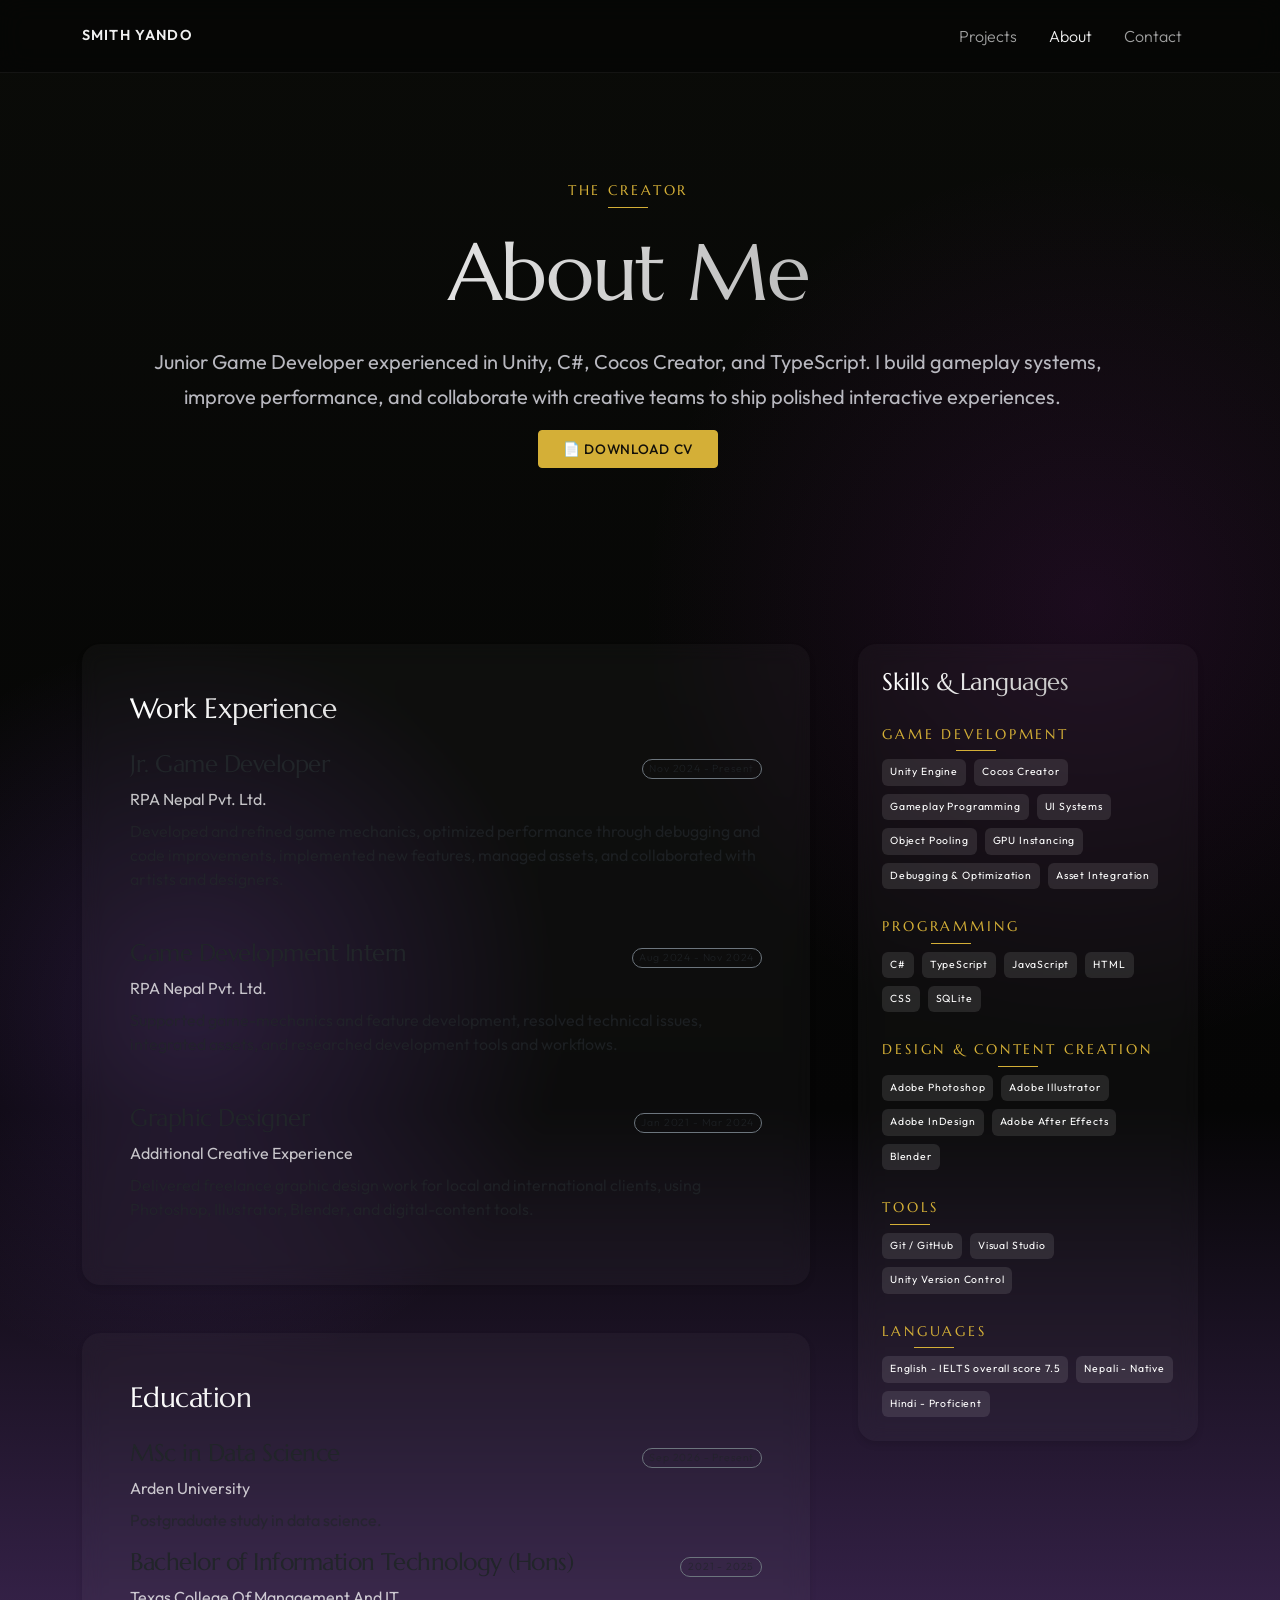
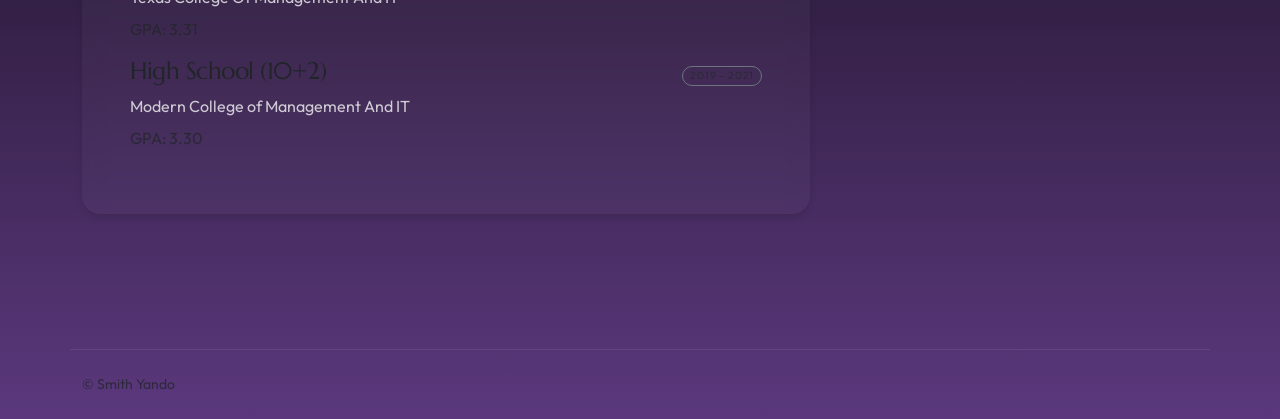
==== commit c8e30392: "add: added proejcts images and infos" ====
--- a/about.html
+++ b/about.html
@@ -1,91 +1,63 @@
 <!doctype html>
 <html lang="en">
-  <head>
-    <meta charset="utf-8" />
-    <meta name="google-adsense-account" content="ca-pub-9205434282277256" />
-    <meta name="viewport" content="width=device-width, initial-scale=1" />
-    <title>About - Smith Yando</title>
-    <link
-      href="https://cdn.jsdelivr.net/npm/bootstrap@5.2.3/dist/css/bootstrap.min.css"
-      rel="stylesheet"
-      integrity="sha384-rbsA2VBKQhggwzxH7pPCaAqO46MgnOM80zW1RWuH61DGLwZJEdK2Kadq2F9CUG65"
-      crossorigin="anonymous"
-    />
-    <link rel="stylesheet" href="css/style.css" />
-    <link rel="preconnect" href="https://fonts.googleapis.com" />
-    <link rel="preconnect" href="https://fonts.gstatic.com" crossorigin />
-    <link
-      href="https://fonts.googleapis.com/css2?family=Marcellus&family=Outfit:wght@300;400;600&display=swap"
-      rel="stylesheet"
-    />
-    <script
-      async
-      src="https://pagead2.googlesyndication.com/pagead/js/adsbygoogle.js?client=ca-pub-9205434282277256"
-      crossorigin="anonymous"
-    ></script>
-  </head>
 
-  <body>
-    <nav id="navbar" class="navbar mb-3"></nav>
+<head>
+  <meta charset="utf-8" />
+  <meta name="google-adsense-account" content="ca-pub-9205434282277256" />
+  <meta name="viewport" content="width=device-width, initial-scale=1" />
+  <title>About - Smith Yando</title>
+  <link href="https://cdn.jsdelivr.net/npm/bootstrap@5.2.3/dist/css/bootstrap.min.css" rel="stylesheet"
+    integrity="sha384-rbsA2VBKQhggwzxH7pPCaAqO46MgnOM80zW1RWuH61DGLwZJEdK2Kadq2F9CUG65" crossorigin="anonymous" />
+  <link rel="stylesheet" href="css/style.css" />
+  <link rel="preconnect" href="https://fonts.googleapis.com" />
+  <link rel="preconnect" href="https://fonts.gstatic.com" crossorigin />
+  <link href="https://fonts.googleapis.com/css2?family=Marcellus&family=Outfit:wght@300;400;600&display=swap"
+    rel="stylesheet" />
+  <script async src="https://pagead2.googlesyndication.com/pagead/js/adsbygoogle.js?client=ca-pub-9205434282277256"
+    crossorigin="anonymous"></script>
+</head>
 
-    <header class="container fade-in-up page-title-header">
-      <div class="row text-center">
-        <div class="hero-content mx-auto">
-          <div class="categorytitle">The Creator</div>
-          <h1 class="display-1 intro-title mb-4">About Me</h1>
-          <p class="fs-5 hero-lead text-muted">
-            Junior Game Developer experienced in Unity, C#, Cocos Creator, and TypeScript. I build gameplay systems, improve performance, and collaborate with creative teams to ship polished interactive experiences.
-          </p>
-          <a
-            href="files/Smith-Yando-CV.pdf"
-            download="Smith-Yando-CV.pdf"
-            class="btn button1 px-4 py-2 mt-3"
-          >
+<body>
+  <nav id="navbar" class="navbar mb-3"></nav>
+
+  <header class="container fade-in-up page-title-header">
+    <div class="row text-center">
+      <div class="hero-content mx-auto">
+        <div class="categorytitle">The Creator</div>
+        <h1 class="display-1 intro-title mb-4">About Me</h1>
+        <p class="fs-5 hero-lead text-muted">
+          Junior Game Developer experienced in Unity, C#, Cocos Creator, and TypeScript. I build gameplay systems,
+          improve performance, and collaborate with creative teams to ship polished interactive experiences.
+        </p>
+        <div class="d-flex justify-content-center gap-3 flex-wrap">
+          <a href="files/Smith_Yando_Manchester.pdf" download="Smith_Yando_Manchester.pdf"
+            class="btn button1 px-4 py-2 mt-3">
             📄 Download CV
           </a>
         </div>
+
       </div>
-    </header>
+    </div>
+  </header>
 
-    <div class="container page-content">
-      <div class="row g-5">
-        <div class="col-lg-8">
-          <!-- Experience -->
-          <div class="card glass-card p-5 border-0 mb-5">
-            <h3 class="intro-title mb-4">Work Experience</h3>
-            <div id="experience-list">
-              <div class="mb-5" aria-hidden="true">
-                <div
-                  class="d-flex justify-content-between align-items-baseline mb-3"
-                >
-                  <div class="skeleton skeleton-line md"></div>
-                  <div class="skeleton skeleton-badge"></div>
-                </div>
-                <div class="skeleton skeleton-line sm mb-2"></div>
-                <div class="skeleton skeleton-line lg"></div>
+  <div class="container page-content">
+    <div class="row g-5">
+      <div class="col-lg-8">
+        <!-- Experience -->
+        <div class="card glass-card p-5 border-0 mb-5">
+          <h3 class="intro-title mb-4">Work Experience</h3>
+          <div id="experience-list">
+            <div class="mb-5" aria-hidden="true">
+              <div class="d-flex justify-content-between align-items-baseline mb-3">
                 <div class="skeleton skeleton-line md"></div>
+                <div class="skeleton skeleton-badge"></div>
               </div>
-              <div aria-hidden="true">
-                <div
-                  class="d-flex justify-content-between align-items-baseline mb-3"
-                >
-                  <div class="skeleton skeleton-line md"></div>
-                  <div class="skeleton skeleton-badge"></div>
-                </div>
-                <div class="skeleton skeleton-line sm mb-2"></div>
-                <div class="skeleton skeleton-line lg"></div>
-                <div class="skeleton skeleton-line md"></div>
-              </div>
+              <div class="skeleton skeleton-line sm mb-2"></div>
+              <div class="skeleton skeleton-line lg"></div>
+              <div class="skeleton skeleton-line md"></div>
             </div>
-          </div>
-
-          <!-- Education -->
-          <div class="card glass-card p-5 border-0">
-            <h3 class="intro-title mb-4">Education</h3>
-            <div id="education-list" aria-hidden="true">
-              <div
-                class="d-flex justify-content-between align-items-baseline mb-3"
-              >
+            <div aria-hidden="true">
+              <div class="d-flex justify-content-between align-items-baseline mb-3">
                 <div class="skeleton skeleton-line md"></div>
                 <div class="skeleton skeleton-badge"></div>
               </div>
@@ -96,48 +68,59 @@
           </div>
         </div>
 
-        <aside class="col-lg-4">
-          <div
-            class="card glass-card p-4 border-0 position-sticky"
-            style="top: 100px"
-          >
-            <h3 class="h4 intro-title mb-4">Skills &amp; Languages</h3>
-            <div id="skills-list" aria-hidden="true">
-              <div class="mb-4">
-                <div class="skeleton skeleton-line sm mb-3"></div>
-                <div class="d-flex flex-wrap gap-2">
-                  <div class="skeleton skeleton-badge"></div>
-                  <div class="skeleton skeleton-badge"></div>
-                  <div class="skeleton skeleton-badge"></div>
-                </div>
+        <!-- Education -->
+        <div class="card glass-card p-5 border-0">
+          <h3 class="intro-title mb-4">Education</h3>
+          <div id="education-list" aria-hidden="true">
+            <div class="d-flex justify-content-between align-items-baseline mb-3">
+              <div class="skeleton skeleton-line md"></div>
+              <div class="skeleton skeleton-badge"></div>
+            </div>
+            <div class="skeleton skeleton-line sm mb-2"></div>
+            <div class="skeleton skeleton-line lg"></div>
+            <div class="skeleton skeleton-line md"></div>
+          </div>
+        </div>
+      </div>
+
+      <aside class="col-lg-4">
+        <div class="card glass-card p-4 border-0 position-sticky" style="top: 100px">
+          <h3 class="h4 intro-title mb-4">Skills &amp; Languages</h3>
+          <div id="skills-list" aria-hidden="true">
+            <div class="mb-4">
+              <div class="skeleton skeleton-line sm mb-3"></div>
+              <div class="d-flex flex-wrap gap-2">
+                <div class="skeleton skeleton-badge"></div>
+                <div class="skeleton skeleton-badge"></div>
+                <div class="skeleton skeleton-badge"></div>
               </div>
-              <div>
-                <div class="skeleton skeleton-line sm mb-3"></div>
-                <div class="d-flex flex-wrap gap-2">
-                  <div class="skeleton skeleton-badge"></div>
-                  <div class="skeleton skeleton-badge"></div>
-                  <div class="skeleton skeleton-badge"></div>
-                </div>
+            </div>
+            <div>
+              <div class="skeleton skeleton-line sm mb-3"></div>
+              <div class="d-flex flex-wrap gap-2">
+                <div class="skeleton skeleton-badge"></div>
+                <div class="skeleton skeleton-badge"></div>
+                <div class="skeleton skeleton-badge"></div>
               </div>
             </div>
           </div>
-        </aside>
-      </div>
+        </div>
+      </aside>
     </div>
+  </div>
 
-    <footer class="container mt-5 mb-4 text-muted small">
-      <div class="row">
-        <div class="col">© Smith Yando</div>
-      </div>
-    </footer>
+  <footer class="container mt-5 mb-4 text-muted small">
+    <div class="row">
+      <div class="col">© Smith Yando</div>
+    </div>
+  </footer>
 
-    <script defer
-      src="https://cdn.jsdelivr.net/npm/bootstrap@5.2.3/dist/js/bootstrap.bundle.min.js"
-      integrity="sha384-kenU1KFdBIe4zVF0s0G1M5b4hcpxyD9F7jL+jjXkk+Q2h455rYXK/7HAuoJl+0I4"
-      crossorigin="anonymous"
-    ></script>
-    <script defer src="js/about-data.js"></script>
-    <script defer src="js/about.js"></script>
-    <script defer src="js/main.js"></script>
-  </body>
-</html>
+  <script defer src="https://cdn.jsdelivr.net/npm/bootstrap@5.2.3/dist/js/bootstrap.bundle.min.js"
+    integrity="sha384-kenU1KFdBIe4zVF0s0G1M5b4hcpxyD9F7jL+jjXkk+Q2h455rYXK/7HAuoJl+0I4"
+    crossorigin="anonymous"></script>
+  <script defer src="js/about-data.js"></script>
+  <script defer src="js/about.js"></script>
+  <script defer src="js/main.js"></script>
+</body>
+
+</html>
--- a/css/style.css
+++ b/css/style.css
@@ -24,15 +24,15 @@
   background-image:
     radial-gradient(
       circle at 15% 50%,
-      rgba(187, 134, 252, 0.08) 0%,
+      rgba(166, 93, 255, 0.187) 0%,
       transparent 25%
     ),
     radial-gradient(
       circle at 85% 30%,
-      rgba(212, 175, 55, 0.05) 0%,
+      rgba(162, 39, 184, 0.132) 0%,
       transparent 25%
     ),
-    linear-gradient(180deg, #08080b 0%, #050505 55%, #09080d 100%);
+    linear-gradient(180deg, #0a0b08 0%, #050505 55%, #5b387d 100%);
   min-height: 100vh;
 }
 
@@ -78,6 +78,8 @@
 .hero-lead {
   margin-left: 0 !important;
   padding-left: 0 !important;
+    display:inline !important;
+    
 }
 
 .categorytitle {
@@ -966,6 +968,18 @@
 .focus-card { min-height: 220px; justify-content: center; }
 .focus-card .display-4 { filter: drop-shadow(0 8px 18px rgba(212, 175, 55, 0.26)); }
 
+/* .project-visual {
+  height: 220px;
+  position: relative;
+  overflow: hidden;
+  display: flex;
+  align-items: flex-end;
+  justify-content: space-between;
+  padding: 1.25rem 1.5rem;
+  isolation: isolate;
+} */
+
+/* Container */
 .project-visual {
   height: 220px;
   position: relative;
@@ -975,26 +989,69 @@
   justify-content: space-between;
   padding: 1.25rem 1.5rem;
   isolation: isolate;
-}
-
-.project-visual::before,
-.project-visual::after {
+  background: #111; /* Dark fallback background */
+}
+
+
+
+
+
+
+
+
+
+.project-visual--game { background: linear-gradient(135deg, #1b1633, #5b387d 60%, #d4af37); }
+.project-visual--graphic { background: linear-gradient(135deg, #0c3138, #14716e 55%, #75e6da); }
+
+.project-visual-image {
+  position: absolute;
+  top: 0;
+  left: 0;
+  width: 100%;
+  height: 100%;
+  object-fit: cover;
+  z-index: 1;
+}
+.project-visual-overlay {
+  position: absolute;
+  top: 0;
+  left: 0;
+  width: 100%;
+  height: 100%;
+  z-index: 2; /* Sits directly over the image */
+  opacity: 1; /* Adjust how much image shines through */
+  /* mix-blend-mode: multiply; Optional: 'multiply', 'overlay', or 'soft-light' */
+  pointer-events: none;
+}
+.project-visual-overlay::before,
+.project-visual-overlay::after {
   content: "";
   position: absolute;
   z-index: -1;
   border-radius: 50%;
 }
-
-.project-visual::before { width: 270px; height: 270px; right: -62px; top: -108px; border: 1px solid rgba(255,255,255,.32); }
-.project-visual::after { width: 180px; height: 180px; left: -68px; bottom: -110px; background: rgba(255,255,255,.08); }
-.project-visual--game { background: linear-gradient(135deg, #1b1633, #5b387d 60%, #d4af37); }
-.project-visual--graphic { background: linear-gradient(135deg, #0c3138, #14716e 55%, #75e6da); }
+.project-visual-overlay::before { width: 270px; height: 270px; right: -62px; top: -108px; border: 1px solid rgba(255,255,255,.32); }
+.project-visual-overlay::after { width: 180px; height: 180px; left: -68px; bottom: -110px; background: rgba(255,255,255,.08); }
+
+
+.project-visual--game .project-visual-overlay {
+  background: linear-gradient(135deg, rgba(16, 13, 33,0.7), rgba(107, 57, 156, 0.5) 55%, rgba(212, 175, 55,0.7));
+}
+
+.project-visual--graphic .project-visual-overlay {
+  background: linear-gradient(135deg, rgba(12, 49, 56,0.7), rgba(20, 113, 110, 0.5) 55%, rgba(117, 230, 218,0.7));
+}
+
+
+
 
 .project-visual-number {
   font-family: var(--font-heading);
   font-size: 3.8rem;
   line-height: 1;
   color: rgba(255, 255, 255, 0.92);
+  position: relative;
+  z-index: 3;
 }
 
 .project-visual-type {
@@ -1004,6 +1061,8 @@
   letter-spacing: .12em;
   text-transform: uppercase;
   writing-mode: vertical-rl;
+  position: relative;
+  z-index: 3;
 }
 
 .card-body { padding: 1.65rem; }
